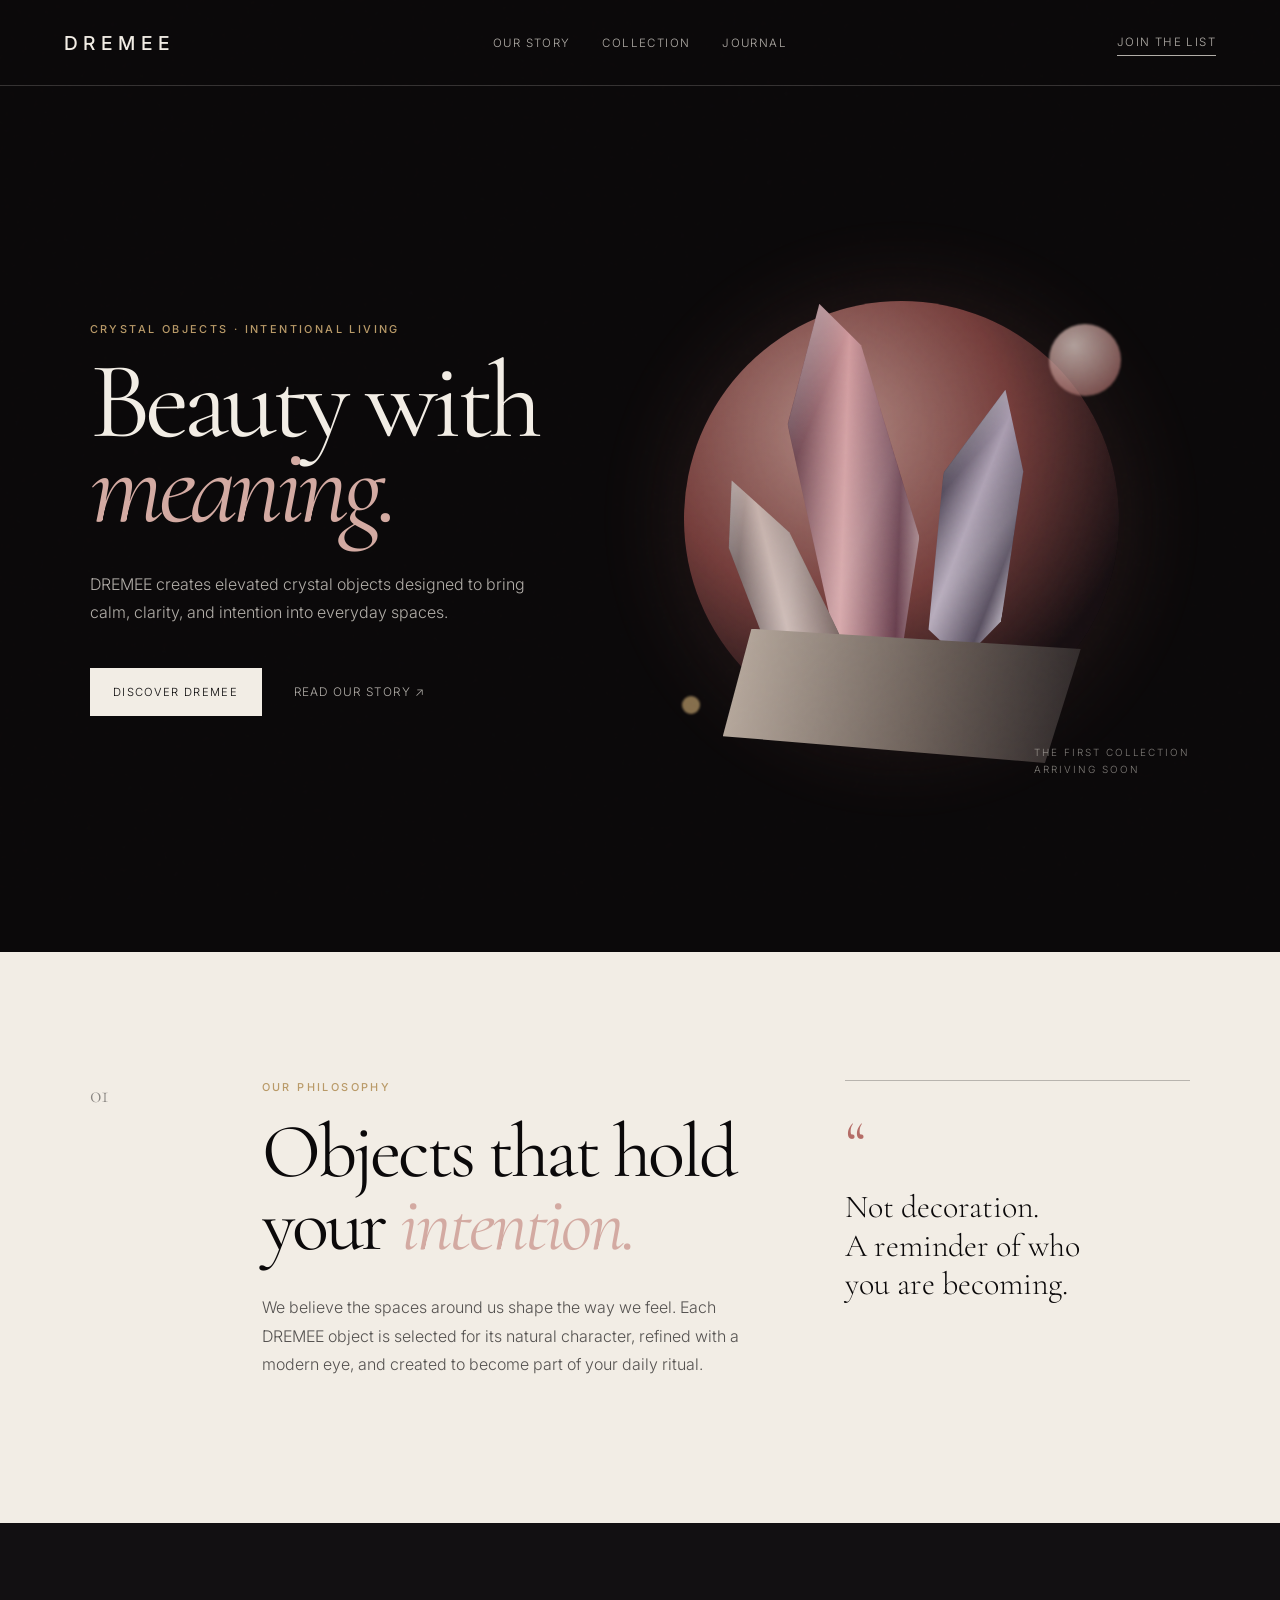
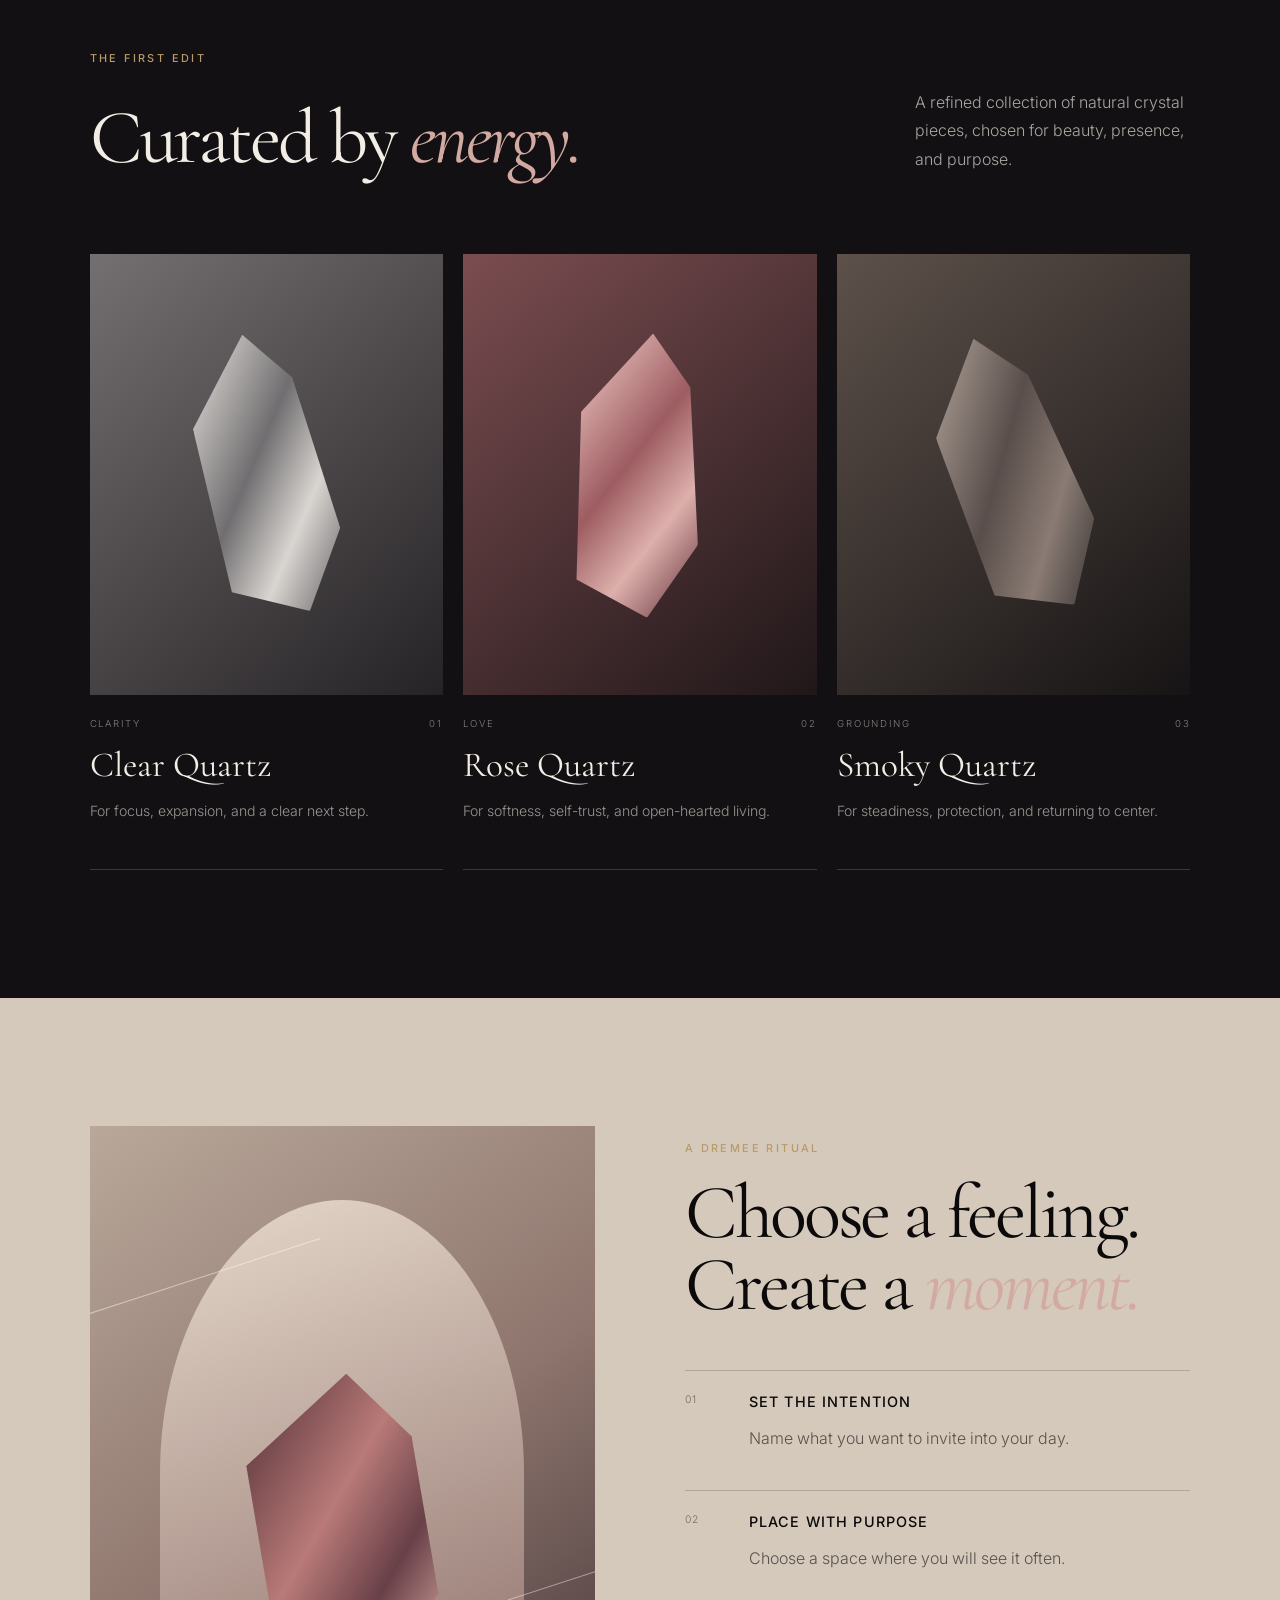
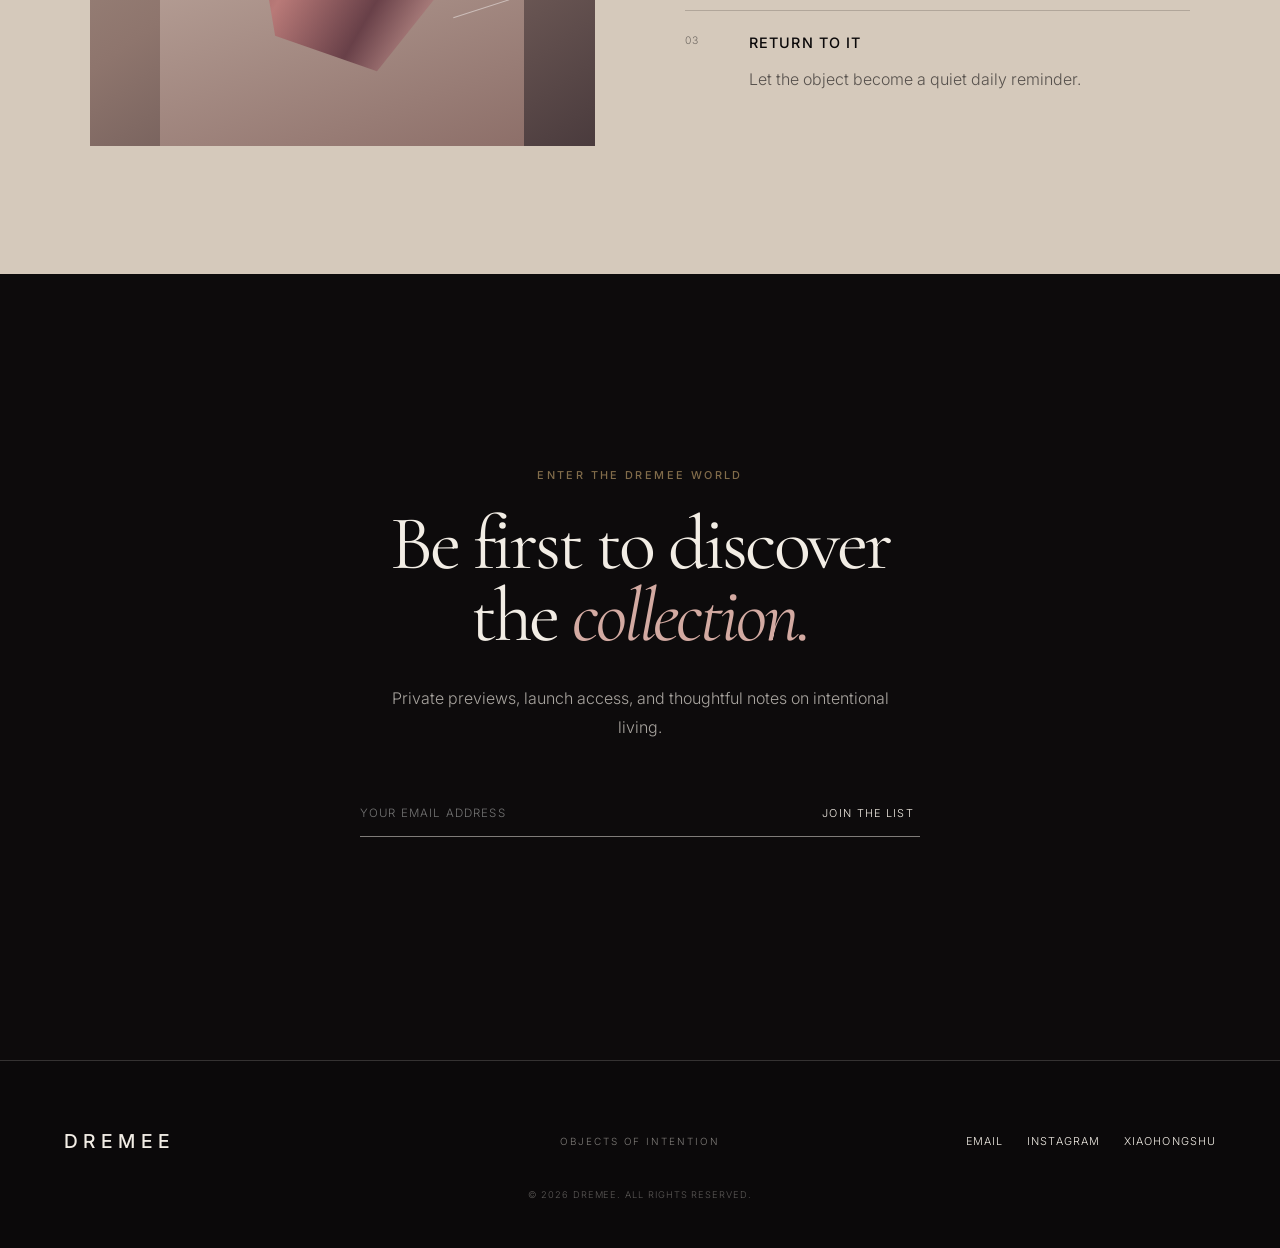
==== index.html @ 14507245 "Add files via upload" ====
<!doctype html>
<html lang="en">
<head>
  <meta charset="utf-8" />
  <meta name="viewport" content="width=device-width, initial-scale=1" />
  <meta name="theme-color" content="#0b090a" />
  <meta name="description" content="DREMEE — modern crystal objects and elevated rituals for intentional living." />
  <meta property="og:title" content="DREMEE — Objects of Intention" />
  <meta property="og:description" content="Modern crystal objects and elevated rituals for intentional living." />
  <meta property="og:type" content="website" />
  <title>DREMEE — Objects of Intention</title>
  <link rel="icon" href="assets/favicon.svg" type="image/svg+xml" />
  <link rel="preconnect" href="https://fonts.googleapis.com" />
  <link rel="preconnect" href="https://fonts.gstatic.com" crossorigin />
  <link href="https://fonts.googleapis.com/css2?family=Cormorant+Garamond:ital,wght@0,400;0,500;0,600;1,400&family=Inter:wght@300;400;500;600&display=swap" rel="stylesheet" />
  <link rel="stylesheet" href="styles.css" />
</head>
<body>
  <div class="grain" aria-hidden="true"></div>

  <header class="site-header" id="top">
    <a class="wordmark" href="#top" aria-label="DREMEE home">DREMEE</a>
    <nav aria-label="Primary navigation">
      <a href="#story">Our Story</a>
      <a href="#collection">Collection</a>
      <a href="#journal">Journal</a>
    </nav>
    <button class="link-button" data-open-waitlist>Join the list</button>
  </header>

  <main>
    <section class="hero section-pad">
      <div class="hero-copy reveal">
        <p class="eyebrow">CRYSTAL OBJECTS · INTENTIONAL LIVING</p>
        <h1>Beauty with<br><em>meaning.</em></h1>
        <p class="hero-text">DREMEE creates elevated crystal objects designed to bring calm, clarity, and intention into everyday spaces.</p>
        <div class="hero-actions">
          <button class="primary-button" data-open-waitlist>Discover DREMEE</button>
          <a class="text-link" href="#story">Read our story <span>↗</span></a>
        </div>
      </div>

      <div class="hero-art reveal" aria-label="Abstract sculptural crystal composition">
        <div class="halo"></div>
        <div class="orb orb-a"></div>
        <div class="orb orb-b"></div>
        <div class="crystal crystal-one"></div>
        <div class="crystal crystal-two"></div>
        <div class="crystal crystal-three"></div>
        <div class="pedestal"></div>
        <p class="art-caption">THE FIRST COLLECTION<br>ARRIVING SOON</p>
      </div>
    </section>

    <section class="manifesto section-pad" id="story">
      <div class="manifesto-number">01</div>
      <div class="manifesto-copy reveal">
        <p class="eyebrow">OUR PHILOSOPHY</p>
        <h2>Objects that hold<br>your <em>intention.</em></h2>
        <p>We believe the spaces around us shape the way we feel. Each DREMEE object is selected for its natural character, refined with a modern eye, and created to become part of your daily ritual.</p>
      </div>
      <div class="quote-card reveal">
        <span>“</span>
        <blockquote>Not decoration.<br>A reminder of who<br>you are becoming.</blockquote>
      </div>
    </section>

    <section class="collection section-pad" id="collection">
      <div class="section-heading reveal">
        <p class="eyebrow">THE FIRST EDIT</p>
        <h2>Curated by <em>energy.</em></h2>
        <p>A refined collection of natural crystal pieces, chosen for beauty, presence, and purpose.</p>
      </div>

      <div class="collection-grid">
        <article class="product-card reveal">
          <div class="product-visual visual-clear"><div class="mini-crystal clear"></div></div>
          <div class="product-meta"><span>CLARITY</span><span>01</span></div>
          <h3>Clear Quartz</h3>
          <p>For focus, expansion, and a clear next step.</p>
        </article>
        <article class="product-card reveal">
          <div class="product-visual visual-rose"><div class="mini-crystal rose"></div></div>
          <div class="product-meta"><span>LOVE</span><span>02</span></div>
          <h3>Rose Quartz</h3>
          <p>For softness, self-trust, and open-hearted living.</p>
        </article>
        <article class="product-card reveal">
          <div class="product-visual visual-smoke"><div class="mini-crystal smoke"></div></div>
          <div class="product-meta"><span>GROUNDING</span><span>03</span></div>
          <h3>Smoky Quartz</h3>
          <p>For steadiness, protection, and returning to center.</p>
        </article>
      </div>
    </section>

    <section class="ritual section-pad" id="journal">
      <div class="ritual-art reveal">
        <div class="arch"></div>
        <div class="ritual-stone"></div>
        <div class="ritual-line one"></div>
        <div class="ritual-line two"></div>
      </div>
      <div class="ritual-copy reveal">
        <p class="eyebrow">A DREMEE RITUAL</p>
        <h2>Choose a feeling.<br>Create a <em>moment.</em></h2>
        <ol>
          <li><span>01</span><div><h3>Set the intention</h3><p>Name what you want to invite into your day.</p></div></li>
          <li><span>02</span><div><h3>Place with purpose</h3><p>Choose a space where you will see it often.</p></div></li>
          <li><span>03</span><div><h3>Return to it</h3><p>Let the object become a quiet daily reminder.</p></div></li>
        </ol>
      </div>
    </section>

    <section class="newsletter section-pad reveal">
      <p class="eyebrow">ENTER THE DREMEE WORLD</p>
      <h2>Be first to discover<br>the <em>collection.</em></h2>
      <p>Private previews, launch access, and thoughtful notes on intentional living.</p>
      <form class="email-form" id="emailForm">
        <label class="sr-only" for="email">Email address</label>
        <input id="email" name="email" type="email" autocomplete="email" placeholder="YOUR EMAIL ADDRESS" required />
        <button type="submit">Join the list</button>
      </form>
      <p class="form-status" id="formStatus" role="status" aria-live="polite"></p>
    </section>
  </main>

  <footer class="site-footer">
    <a class="wordmark" href="#top">DREMEE</a>
    <p>OBJECTS OF INTENTION</p>
    <div class="footer-links">
      <a href="mailto:hello@dremee.com">Email</a>
      <a href="#">Instagram</a>
      <a href="#">Xiaohongshu</a>
    </div>
    <small>© <span id="year"></span> DREMEE. ALL RIGHTS RESERVED.</small>
  </footer>

  <dialog class="waitlist-modal" id="waitlistModal">
    <button class="modal-close" data-close-waitlist aria-label="Close">×</button>
    <p class="eyebrow">PRIVATE ACCESS</p>
    <h2>Join the DREMEE list.</h2>
    <p>Be first to receive the collection preview and launch announcement.</p>
    <form class="email-form modal-form" id="modalEmailForm">
      <label class="sr-only" for="modalEmail">Email address</label>
      <input id="modalEmail" name="email" type="email" autocomplete="email" placeholder="YOUR EMAIL ADDRESS" required />
      <button type="submit">Request access</button>
    </form>
    <p class="form-status" id="modalFormStatus" role="status" aria-live="polite"></p>
  </dialog>

  <script src="script.js"></script>
</body>
</html>
---- styles.css ----
:root {
  --ink: #0b090a;
  --cream: #f2ede5;
  --paper: #e5ddd2;
  --rose: #b56d67;
  --rose-soft: #d3aaa2;
  --gold: #b99a68;
  --line: rgba(242, 237, 229, 0.18);
}
* { box-sizing: border-box; }
html { scroll-behavior: smooth; }
body { margin: 0; background: var(--ink); color: var(--cream); font-family: Inter, sans-serif; font-weight: 300; overflow-x: hidden; }
a { color: inherit; text-decoration: none; }
button, input { font: inherit; }
button { color: inherit; }
.grain { position: fixed; inset: 0; pointer-events: none; opacity: .22; z-index: 20; background-image: url("data:image/svg+xml,%3Csvg viewBox='0 0 180 180' xmlns='http://www.w3.org/2000/svg'%3E%3Cfilter id='n'%3E%3CfeTurbulence type='fractalNoise' baseFrequency='.85' numOctaves='3' stitchTiles='stitch'/%3E%3C/filter%3E%3Crect width='100%25' height='100%25' filter='url(%23n)' opacity='.18'/%3E%3C/svg%3E"); mix-blend-mode: soft-light; }
.site-header { height: 86px; display: grid; grid-template-columns: 1fr auto 1fr; align-items: center; padding: 0 5vw; border-bottom: 1px solid var(--line); position: relative; z-index: 10; }
.wordmark { letter-spacing: .28em; font-size: 1.2rem; font-weight: 500; }
.site-header nav { display: flex; gap: 2rem; font-size: .72rem; letter-spacing: .12em; text-transform: uppercase; }
.site-header nav a, .link-button { opacity: .72; transition: opacity .2s; }
.site-header nav a:hover, .link-button:hover { opacity: 1; }
.link-button { justify-self: end; border: 0; border-bottom: 1px solid currentColor; background: transparent; padding: .35rem 0; text-transform: uppercase; letter-spacing: .12em; font-size: .72rem; cursor: pointer; }
.section-pad { padding: 8rem 7vw; }
.hero { min-height: calc(100vh - 86px); display: grid; grid-template-columns: .9fr 1.1fr; align-items: center; gap: 4vw; }
.eyebrow { color: var(--gold); font-size: .68rem; letter-spacing: .22em; font-weight: 500; margin: 0 0 1.4rem; }
h1, h2, h3 { font-family: "Cormorant Garamond", serif; font-weight: 400; margin: 0; }
h1 { font-size: clamp(4.8rem, 8.5vw, 9rem); line-height: .78; letter-spacing: -.05em; }
h1 em, h2 em { color: var(--rose-soft); font-weight: 400; }
.hero-text { max-width: 30rem; line-height: 1.75; opacity: .72; margin: 2.6rem 0; }
.hero-actions { display: flex; align-items: center; gap: 2rem; }
.primary-button { background: var(--cream); color: var(--ink); border: 1px solid var(--cream); padding: 1rem 1.4rem; text-transform: uppercase; letter-spacing: .12em; font-size: .7rem; cursor: pointer; transition: .2s; }
.primary-button:hover { background: transparent; color: var(--cream); }
.text-link { font-size: .74rem; letter-spacing: .08em; text-transform: uppercase; opacity: .72; }
.hero-art { position: relative; min-height: 610px; display: grid; place-items: center; isolation: isolate; }
.halo { position: absolute; width: min(34vw, 470px); aspect-ratio: 1; border-radius: 50%; background: radial-gradient(circle at 35% 30%, #d6a69e, #8c4946 42%, #1a1114 74%); filter: blur(.2px); opacity: .82; box-shadow: 0 0 100px rgba(181,109,103,.2); }
.pedestal { position: absolute; bottom: 10%; width: 62%; height: 22%; background: linear-gradient(100deg, #bcaea2, #6e625b 55%, #2b2526); clip-path: polygon(8% 0, 100% 15%, 90% 100%, 0 80%); box-shadow: 0 45px 90px #000; }
.crystal { position: absolute; transform-origin: bottom center; filter: drop-shadow(0 25px 25px rgba(0,0,0,.45)); }
.crystal::after { content:""; position:absolute; inset:0; background: linear-gradient(120deg, rgba(255,255,255,.7), transparent 28%, rgba(255,255,255,.18) 60%, transparent); mix-blend-mode: screen; clip-path: inherit; }
.crystal-one { width: 115px; height: 360px; left: 36%; bottom: 27%; clip-path: polygon(42% 0, 73% 13%, 100% 68%, 70% 100%, 15% 94%, 0 32%); background: linear-gradient(100deg,#3b1b29,#d09a9d 45%,#5d3141 77%,#ead4ce); transform: rotate(-8deg); }
.crystal-two { width: 85px; height: 275px; left: 51%; bottom: 27%; clip-path: polygon(53% 0, 92% 28%, 100% 83%, 64% 100%, 18% 91%, 0 34%); background: linear-gradient(100deg,#231c2b,#a99caf 44%,#4b4153 80%,#d6ced9); transform: rotate(11deg); }
.crystal-three { width: 72px; height: 210px; left: 29%; bottom: 25%; clip-path: polygon(50% 0, 94% 34%, 100% 88%, 50% 100%, 0 82%, 8% 29%); background: linear-gradient(100deg,#514447,#c4afa9 50%,#6f5c59); transform: rotate(-24deg); }
.orb { position:absolute; border-radius:50%; filter: blur(1px); opacity:.7; }
.orb-a { width:72px; height:72px; right:12%; top:18%; background: radial-gradient(circle at 35% 30%,#f4ded7,#8d4a48); }
.orb-b { width:18px; height:18px; left:12%; bottom:18%; background: var(--gold); }
.art-caption { position:absolute; right:0; bottom:6%; font-size:.62rem; letter-spacing:.2em; line-height:1.7; opacity:.5; }
.manifesto { display:grid; grid-template-columns:.25fr 1.2fr .8fr; gap:5vw; align-items:start; background:var(--cream); color:var(--ink); }
.manifesto-number { font-family:"Cormorant Garamond"; font-size:1.5rem; opacity:.45; }
h2 { font-size: clamp(3.5rem, 6vw, 6.8rem); line-height:.94; letter-spacing:-.04em; }
.manifesto-copy > p:last-child, .section-heading > p:last-child, .newsletter > p { max-width:34rem; line-height:1.8; opacity:.68; margin-top:2rem; }
.quote-card { border-top:1px solid rgba(11,9,10,.25); padding-top:1.5rem; }
.quote-card > span { font-family:"Cormorant Garamond"; font-size:4rem; color:var(--rose); }
blockquote { font-family:"Cormorant Garamond"; font-size:2rem; line-height:1.2; margin:.4rem 0; }
.collection { background:#121012; }
.section-heading { display:grid; grid-template-columns:1fr 2fr 1fr; align-items:end; margin-bottom:5rem; }
.section-heading .eyebrow { grid-column:1; }
.section-heading h2 { grid-column:1 / 3; }
.section-heading > p:last-child { grid-column:3; margin:0; }
.collection-grid { display:grid; grid-template-columns:repeat(3,1fr); gap:1.3rem; }
.product-card { padding-bottom:2rem; border-bottom:1px solid var(--line); }
.product-visual { aspect-ratio:4/5; display:grid; place-items:center; overflow:hidden; position:relative; }
.visual-clear { background:linear-gradient(140deg,#746f70,#262326); }
.visual-rose { background:linear-gradient(140deg,#7b4d50,#201719); }
.visual-smoke { background:linear-gradient(140deg,#5d514a,#171415); }
.mini-crystal { width:38%; height:64%; clip-path:polygon(45% 0,78% 17%,100% 72%,70% 100%,14% 90%,0 31%); filter:drop-shadow(0 25px 25px rgba(0,0,0,.4)); transform:rotate(-7deg); }
.mini-crystal.clear { background:linear-gradient(120deg,#eee9e4,#706e70 44%,#d9d5d1 70%,#5d5b5e); }
.mini-crystal.rose { background:linear-gradient(120deg,#f0cac5,#9d5c61 44%,#ddb0ac 70%,#6a3840); transform:rotate(8deg); }
.mini-crystal.smoke { background:linear-gradient(120deg,#bcaea3,#594e4b 44%,#8a7b73 70%,#2b292a); transform:rotate(-14deg); }
.product-meta { display:flex; justify-content:space-between; margin-top:1.4rem; font-size:.6rem; letter-spacing:.18em; opacity:.5; }
.product-card h3 { font-size:2.2rem; margin-top:.9rem; }
.product-card p { opacity:.6; line-height:1.6; font-size:.88rem; }
.ritual { display:grid; grid-template-columns:1fr 1fr; gap:7vw; background:#d5c9bb; color:var(--ink); align-items:center; }
.ritual-art { min-height:620px; position:relative; overflow:hidden; background:linear-gradient(145deg,#b9a89a,#8e756d 56%,#4a3b3d); }
.arch { position:absolute; inset:12% 14% 0; border-radius:50% 50% 0 0; background:linear-gradient(160deg,#e6d8cb,#8d6f69); }
.ritual-stone { position:absolute; width:38%; height:48%; left:31%; bottom:12%; clip-path:polygon(52% 0,86% 21%,100% 74%,68% 100%,15% 88%,0 31%); background:linear-gradient(120deg,#4f2d35,#b97a78 45%,#684048 72%,#d9a9a0); filter:drop-shadow(0 35px 30px rgba(0,0,0,.3)); }
.ritual-line { position:absolute; height:1px; background:rgba(255,255,255,.45); transform:rotate(-18deg); }
.ritual-line.one { width:55%; left:-8%; top:25%; }
.ritual-line.two { width:35%; right:-6%; bottom:25%; }
.ritual-copy ol { padding:0; margin:3rem 0 0; list-style:none; }
.ritual-copy li { display:grid; grid-template-columns:3rem 1fr; gap:1rem; padding:1.4rem 0; border-top:1px solid rgba(11,9,10,.18); }
.ritual-copy li > span { font-size:.65rem; letter-spacing:.15em; opacity:.5; }
.ritual-copy h3 { font-family:Inter,sans-serif; font-size:.9rem; text-transform:uppercase; letter-spacing:.08em; font-weight:500; }
.ritual-copy li p { opacity:.62; line-height:1.6; }
.newsletter { text-align:center; padding-top:10rem; padding-bottom:10rem; background:#0d0b0c; }
.newsletter h2 { max-width:900px; margin:auto; }
.newsletter > p { margin-left:auto; margin-right:auto; }
.email-form { max-width:560px; margin:3rem auto 0; display:flex; border-bottom:1px solid rgba(242,237,229,.5); }
.email-form input { flex:1; min-width:0; border:0; background:transparent; color:var(--cream); padding:1rem 0; outline:none; letter-spacing:.1em; font-size:.72rem; }
.email-form button { border:0; background:transparent; text-transform:uppercase; letter-spacing:.12em; font-size:.68rem; cursor:pointer; }
.form-status { min-height:1.2rem; font-size:.75rem; opacity:.7; }
.site-footer { padding:4rem 5vw 3rem; border-top:1px solid var(--line); display:grid; grid-template-columns:1fr 1fr 1fr; align-items:center; gap:2rem; }
.site-footer > p { text-align:center; font-size:.62rem; letter-spacing:.2em; opacity:.5; }
.footer-links { justify-self:end; display:flex; gap:1.5rem; font-size:.68rem; text-transform:uppercase; letter-spacing:.1em; }
.site-footer small { grid-column:1/-1; text-align:center; opacity:.35; font-size:.58rem; letter-spacing:.1em; }
.waitlist-modal { width:min(92vw,560px); background:#171315; color:var(--cream); border:1px solid rgba(242,237,229,.2); padding:4rem; text-align:center; }
.waitlist-modal::backdrop { background:rgba(5,4,5,.82); backdrop-filter:blur(7px); }
.waitlist-modal h2 { font-size:3.8rem; }
.waitlist-modal > p:not(.eyebrow):not(.form-status) { opacity:.65; line-height:1.6; }
.modal-close { position:absolute; right:1.2rem; top:.8rem; background:transparent; border:0; font-size:2rem; cursor:pointer; opacity:.6; }
.modal-form { margin-top:2rem; }
.sr-only { position:absolute; width:1px; height:1px; padding:0; margin:-1px; overflow:hidden; clip:rect(0,0,0,0); white-space:nowrap; border:0; }
.reveal { opacity:0; transform:translateY(24px); transition:opacity .8s ease, transform .8s ease; }
.reveal.visible { opacity:1; transform:none; }
@media (max-width: 900px) {
  .site-header { grid-template-columns:1fr auto; }
  .site-header nav { display:none; }
  .hero { grid-template-columns:1fr; padding-top:5rem; }
  .hero-art { min-height:500px; }
  .halo { width:75vw; }
  .manifesto { grid-template-columns:1fr; }
  .manifesto-number { display:none; }
  .section-heading { display:block; }
  .section-heading > p:last-child { margin-top:1.5rem; }
  .collection-grid { grid-template-columns:1fr; gap:3rem; }
  .ritual { grid-template-columns:1fr; }
  .ritual-art { min-height:480px; }
}
@media (max-width: 600px) {
  .site-header { height:72px; padding:0 1.2rem; }
  .wordmark { font-size:1rem; }
  .section-pad { padding:6rem 1.25rem; }
  h1 { font-size:4.4rem; }
  h2 { font-size:3.4rem; }
  .hero { min-height:auto; }
  .hero-actions { align-items:flex-start; flex-direction:column; }
  .hero-art { min-height:430px; }
  .crystal-one { height:260px; width:85px; left:38%; }
  .crystal-two { height:205px; width:62px; }
  .crystal-three { height:155px; width:54px; }
  .art-caption { display:none; }
  .quote-card { margin-top:2rem; }
  .ritual-art { min-height:390px; }
  .newsletter { padding-top:7rem; padding-bottom:7rem; }
  .email-form { flex-direction:column; border:0; gap:.8rem; }
  .email-form input { border-bottom:1px solid rgba(242,237,229,.5); }
  .email-form button { background:var(--cream); color:var(--ink); padding:1rem; }
  .site-footer { grid-template-columns:1fr; text-align:center; }
  .site-footer > p, .footer-links { justify-self:center; }
  .site-footer small { grid-column:1; }
  .waitlist-modal { padding:3.5rem 1.3rem 2rem; }
  .waitlist-modal h2 { font-size:3rem; }
}
@media (prefers-reduced-motion: reduce) {
  html { scroll-behavior:auto; }
  .reveal { opacity:1; transform:none; transition:none; }
}
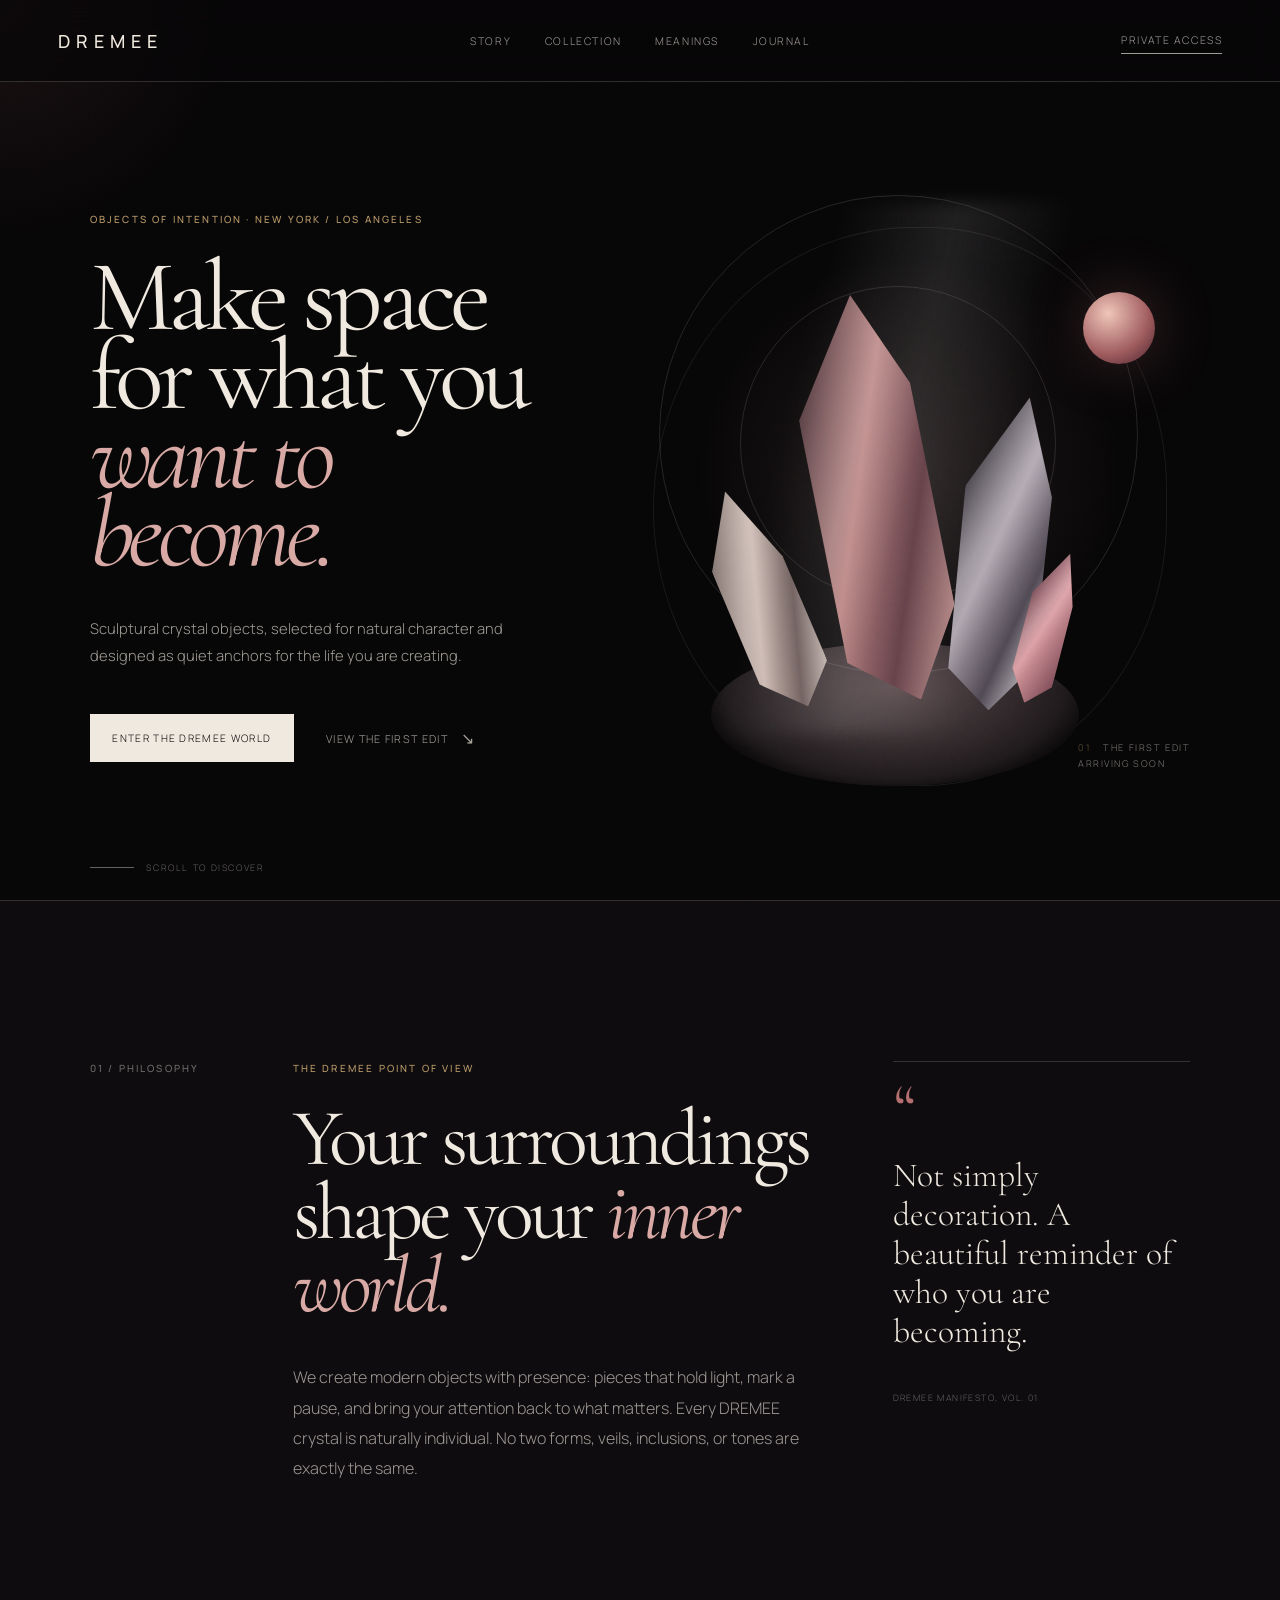
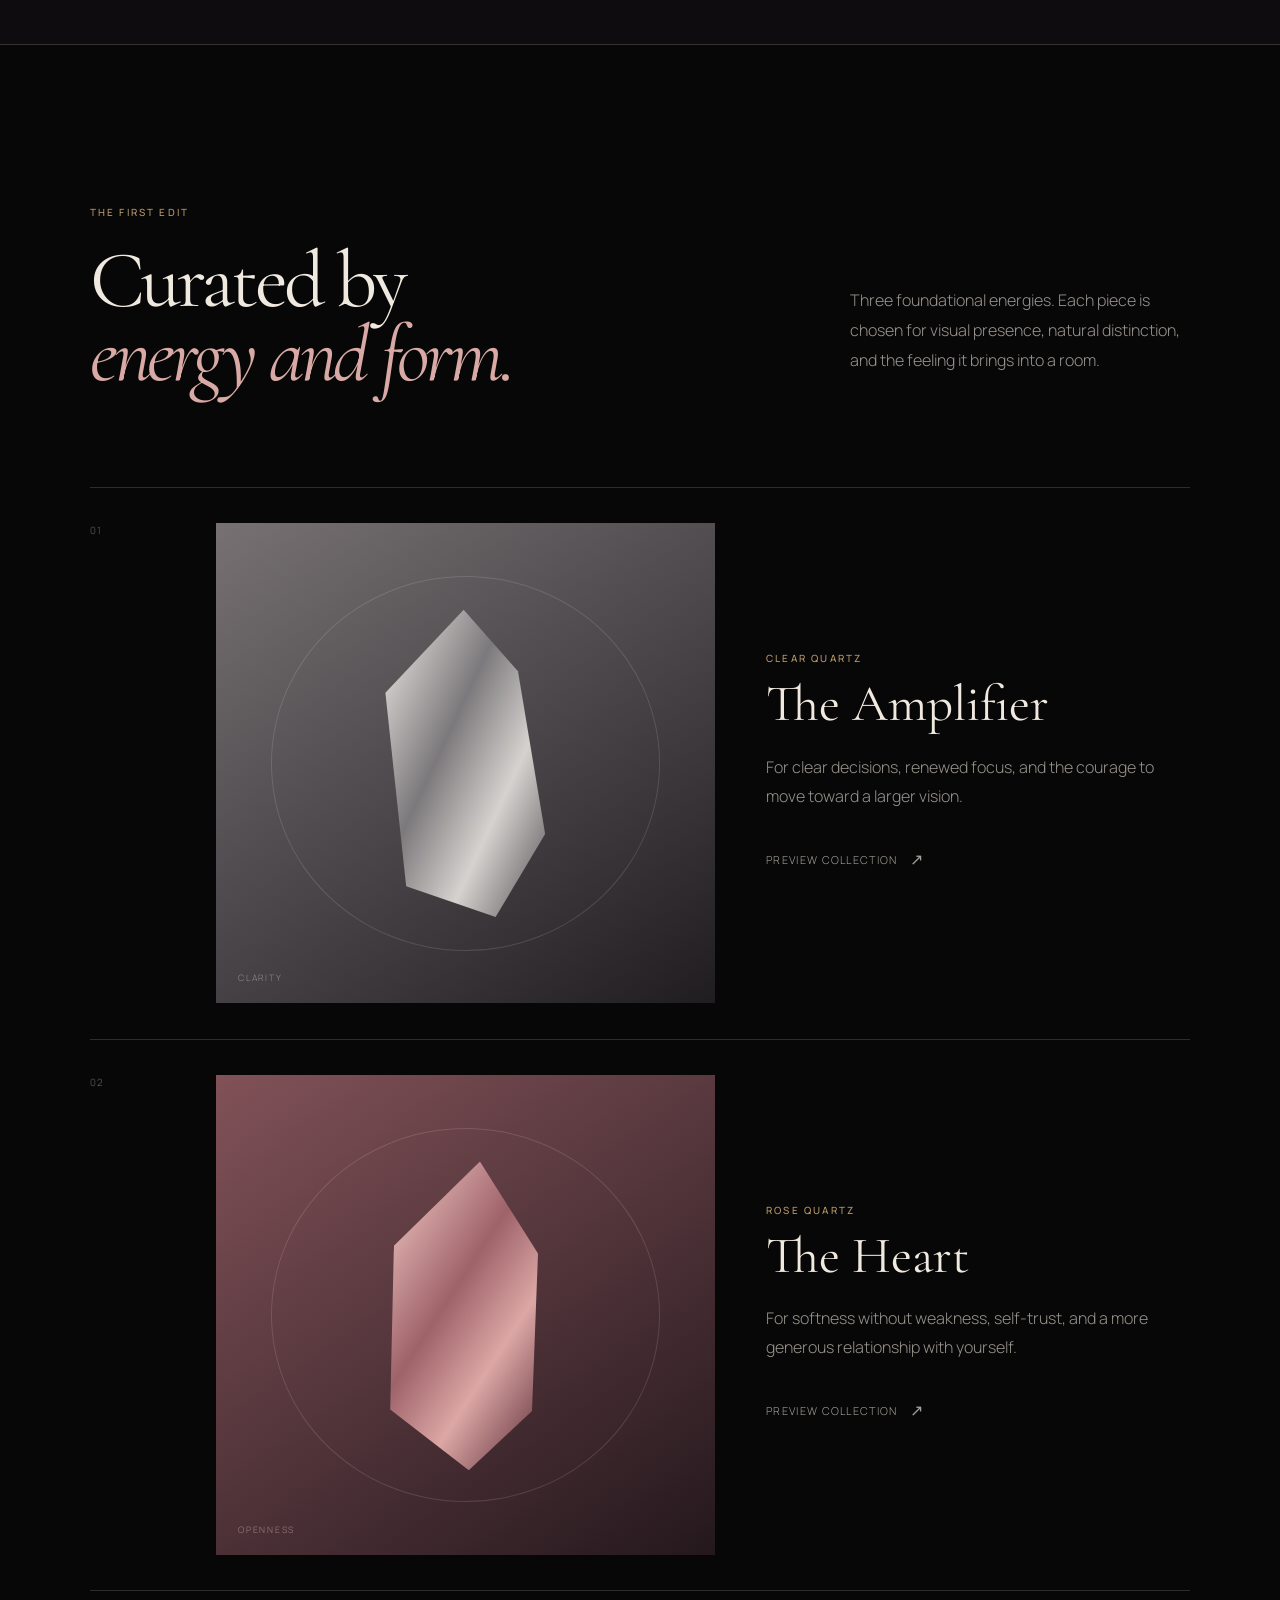
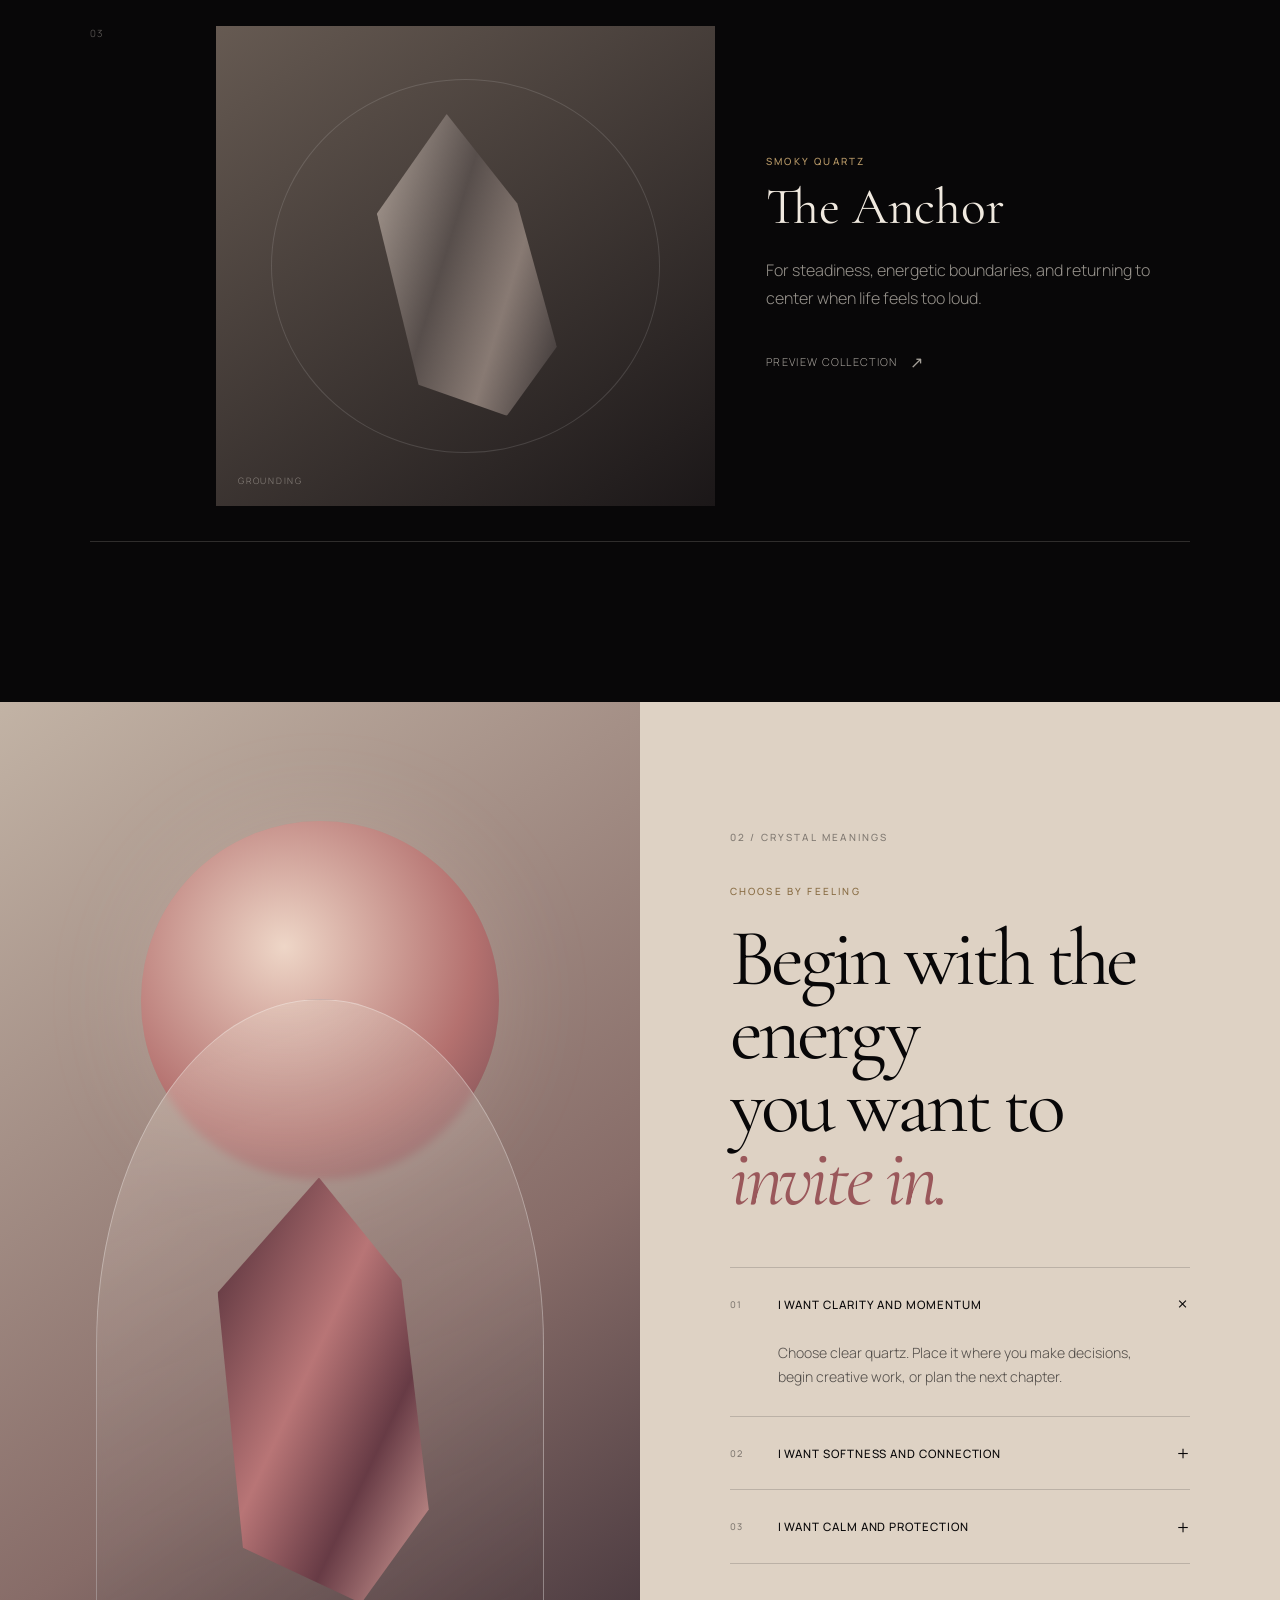
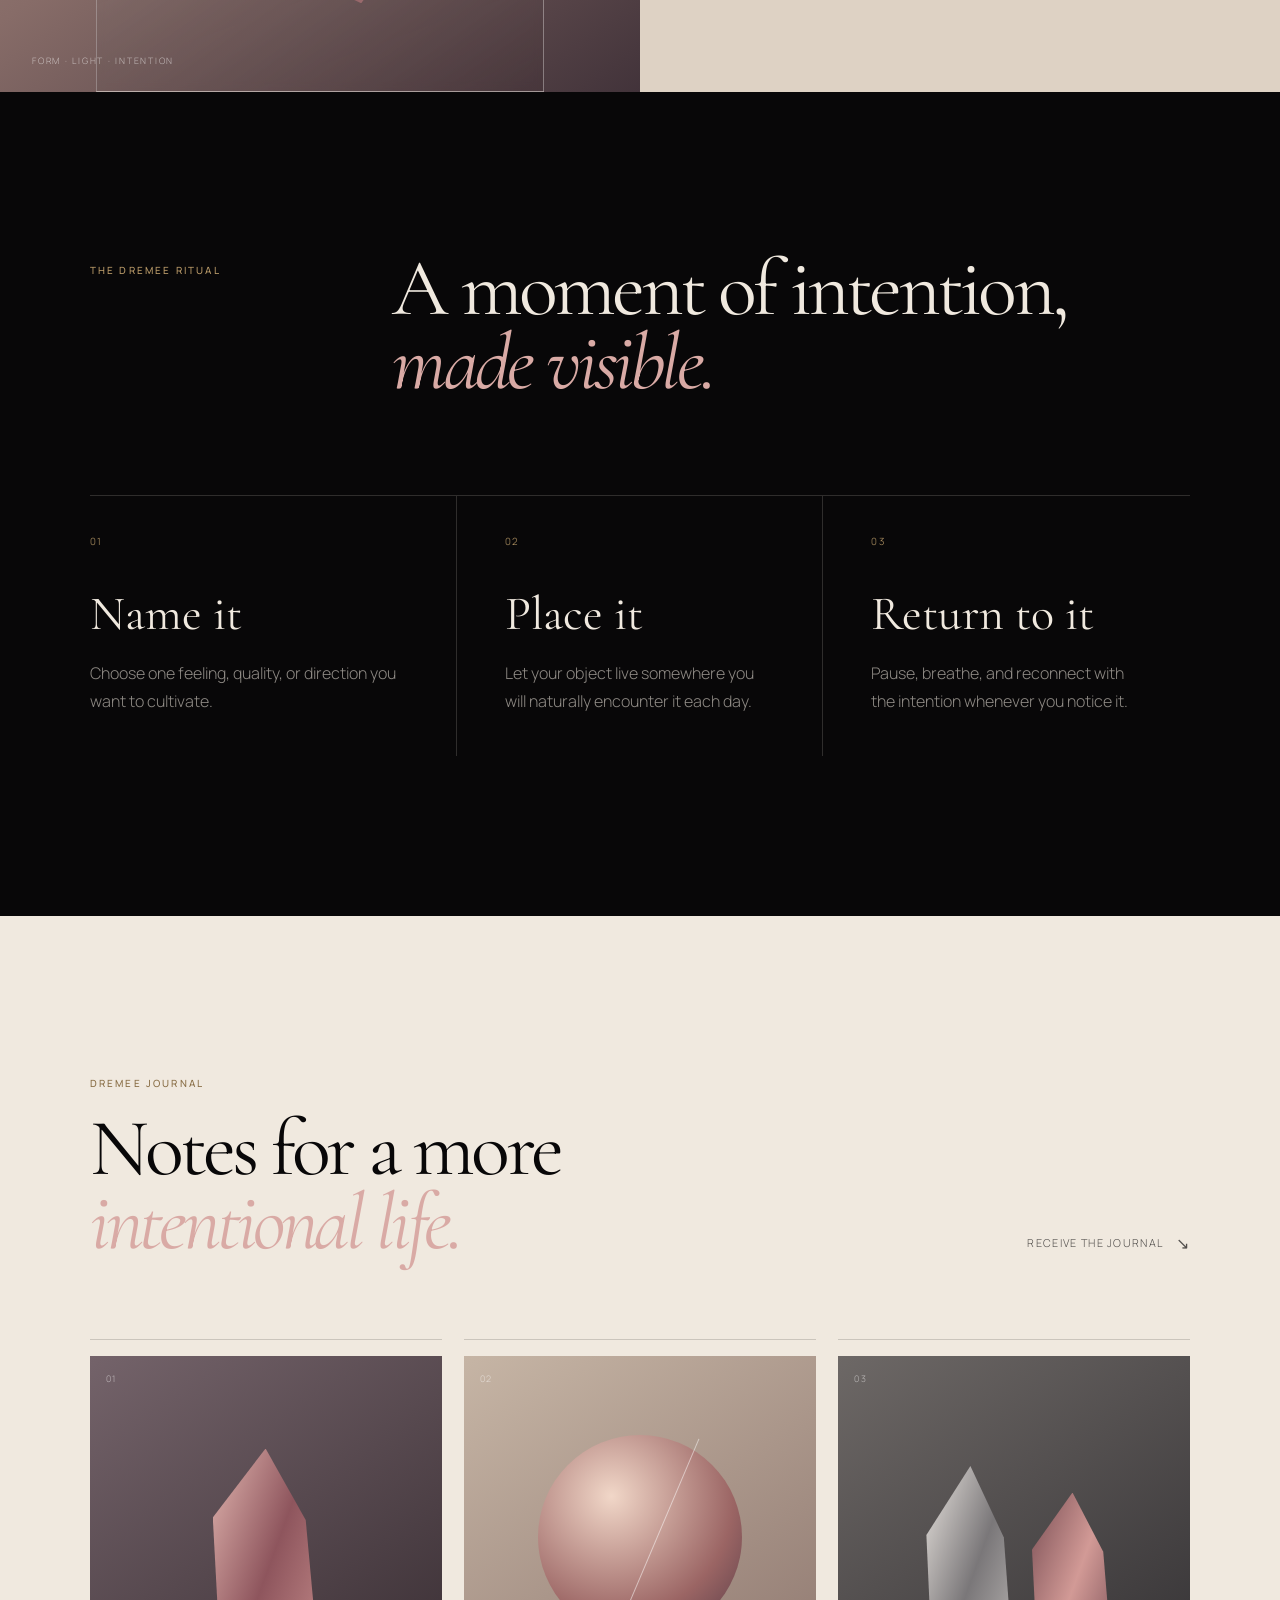
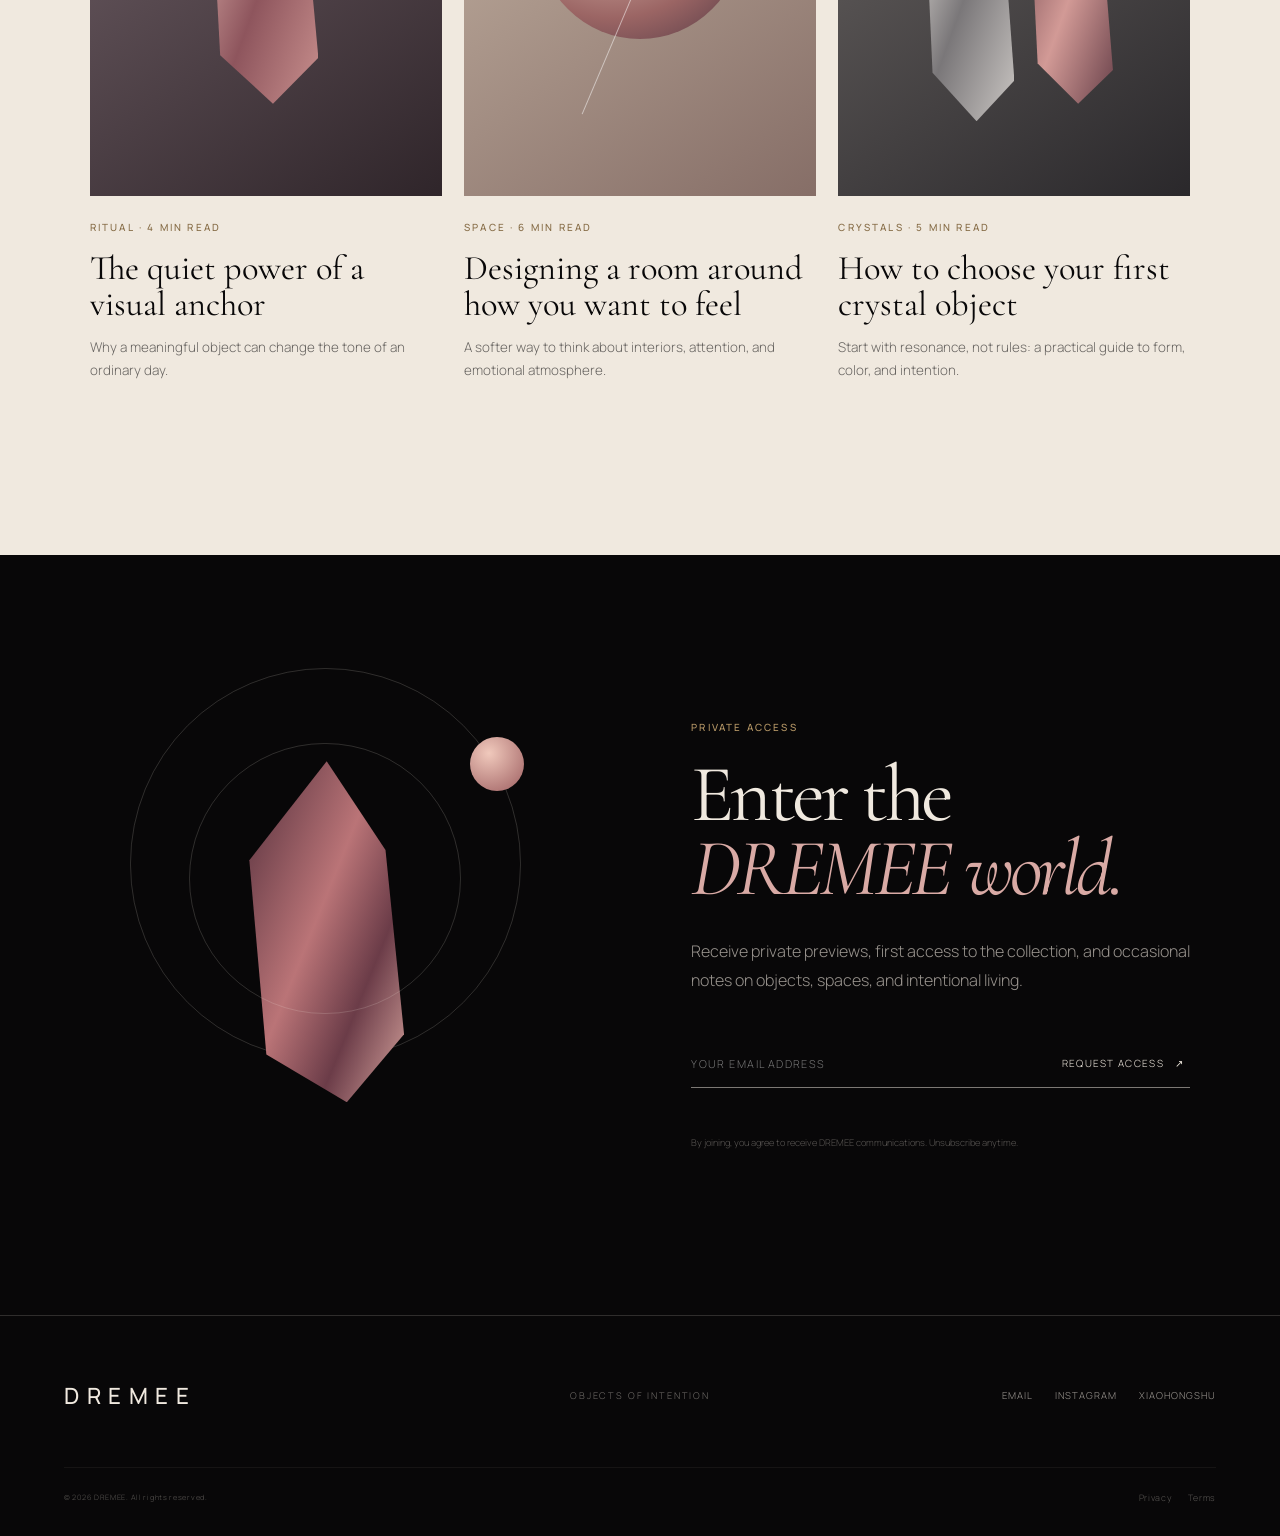
==== commit 588d8b1e: "Add files via upload" ====
--- a/index.html
+++ b/index.html
@@ -3,150 +3,255 @@
 <head>
   <meta charset="utf-8" />
   <meta name="viewport" content="width=device-width, initial-scale=1" />
-  <meta name="theme-color" content="#0b090a" />
-  <meta name="description" content="DREMEE — modern crystal objects and elevated rituals for intentional living." />
+  <meta name="theme-color" content="#080708" />
+  <meta name="description" content="DREMEE creates sculptural crystal objects and modern rituals for intentional living." />
+  <meta name="robots" content="index,follow" />
   <meta property="og:title" content="DREMEE — Objects of Intention" />
-  <meta property="og:description" content="Modern crystal objects and elevated rituals for intentional living." />
+  <meta property="og:description" content="Sculptural crystal objects and modern rituals for intentional living." />
   <meta property="og:type" content="website" />
+  <meta property="og:image" content="assets/social-card.svg" />
   <title>DREMEE — Objects of Intention</title>
   <link rel="icon" href="assets/favicon.svg" type="image/svg+xml" />
   <link rel="preconnect" href="https://fonts.googleapis.com" />
   <link rel="preconnect" href="https://fonts.gstatic.com" crossorigin />
-  <link href="https://fonts.googleapis.com/css2?family=Cormorant+Garamond:ital,wght@0,400;0,500;0,600;1,400&family=Inter:wght@300;400;500;600&display=swap" rel="stylesheet" />
+  <link href="https://fonts.googleapis.com/css2?family=Cormorant+Garamond:ital,wght@0,400;0,500;0,600;1,400&family=Manrope:wght@300;400;500;600&display=swap" rel="stylesheet" />
   <link rel="stylesheet" href="styles.css" />
 </head>
 <body>
+  <a class="skip-link" href="#main">Skip to content</a>
   <div class="grain" aria-hidden="true"></div>
+  <div class="cursor-glow" aria-hidden="true"></div>
 
   <header class="site-header" id="top">
     <a class="wordmark" href="#top" aria-label="DREMEE home">DREMEE</a>
-    <nav aria-label="Primary navigation">
-      <a href="#story">Our Story</a>
+    <nav class="desktop-nav" aria-label="Primary navigation">
+      <a href="#story">Story</a>
       <a href="#collection">Collection</a>
+      <a href="#meanings">Meanings</a>
       <a href="#journal">Journal</a>
     </nav>
-    <button class="link-button" data-open-waitlist>Join the list</button>
+    <div class="header-actions">
+      <button class="text-button desktop-join" data-open-waitlist>Private access</button>
+      <button class="menu-button" aria-expanded="false" aria-controls="mobileMenu" aria-label="Open menu">
+        <span></span><span></span>
+      </button>
+    </div>
   </header>
 
-  <main>
-    <section class="hero section-pad">
+  <aside class="mobile-menu" id="mobileMenu" aria-hidden="true">
+    <nav aria-label="Mobile navigation">
+      <a href="#story">Story</a>
+      <a href="#collection">Collection</a>
+      <a href="#meanings">Meanings</a>
+      <a href="#journal">Journal</a>
+      <button class="text-button" data-open-waitlist>Private access</button>
+    </nav>
+    <p>DREMEE · Objects of Intention</p>
+  </aside>
+
+  <main id="main">
+    <section class="hero section-shell">
       <div class="hero-copy reveal">
-        <p class="eyebrow">CRYSTAL OBJECTS · INTENTIONAL LIVING</p>
-        <h1>Beauty with<br><em>meaning.</em></h1>
-        <p class="hero-text">DREMEE creates elevated crystal objects designed to bring calm, clarity, and intention into everyday spaces.</p>
+        <p class="eyebrow">OBJECTS OF INTENTION · NEW YORK / LOS ANGELES</p>
+        <h1>Make space<br />for what you<br /><em>want to become.</em></h1>
+        <p class="hero-intro">Sculptural crystal objects, selected for natural character and designed as quiet anchors for the life you are creating.</p>
         <div class="hero-actions">
-          <button class="primary-button" data-open-waitlist>Discover DREMEE</button>
-          <a class="text-link" href="#story">Read our story <span>↗</span></a>
-        </div>
-      </div>
-
-      <div class="hero-art reveal" aria-label="Abstract sculptural crystal composition">
-        <div class="halo"></div>
-        <div class="orb orb-a"></div>
-        <div class="orb orb-b"></div>
-        <div class="crystal crystal-one"></div>
-        <div class="crystal crystal-two"></div>
-        <div class="crystal crystal-three"></div>
-        <div class="pedestal"></div>
-        <p class="art-caption">THE FIRST COLLECTION<br>ARRIVING SOON</p>
-      </div>
-    </section>
-
-    <section class="manifesto section-pad" id="story">
-      <div class="manifesto-number">01</div>
-      <div class="manifesto-copy reveal">
-        <p class="eyebrow">OUR PHILOSOPHY</p>
-        <h2>Objects that hold<br>your <em>intention.</em></h2>
-        <p>We believe the spaces around us shape the way we feel. Each DREMEE object is selected for its natural character, refined with a modern eye, and created to become part of your daily ritual.</p>
-      </div>
-      <div class="quote-card reveal">
-        <span>“</span>
-        <blockquote>Not decoration.<br>A reminder of who<br>you are becoming.</blockquote>
-      </div>
-    </section>
-
-    <section class="collection section-pad" id="collection">
-      <div class="section-heading reveal">
-        <p class="eyebrow">THE FIRST EDIT</p>
-        <h2>Curated by <em>energy.</em></h2>
-        <p>A refined collection of natural crystal pieces, chosen for beauty, presence, and purpose.</p>
-      </div>
-
-      <div class="collection-grid">
-        <article class="product-card reveal">
-          <div class="product-visual visual-clear"><div class="mini-crystal clear"></div></div>
-          <div class="product-meta"><span>CLARITY</span><span>01</span></div>
-          <h3>Clear Quartz</h3>
-          <p>For focus, expansion, and a clear next step.</p>
+          <button class="solid-button" data-open-waitlist>Enter the DREMEE world</button>
+          <a class="arrow-link" href="#collection">View the first edit <span>↘</span></a>
+        </div>
+      </div>
+
+      <div class="hero-stage reveal" aria-label="Abstract sculptural crystal still life">
+        <div class="stage-ring ring-one"></div>
+        <div class="stage-ring ring-two"></div>
+        <div class="light-sweep"></div>
+        <div class="crystal crystal-a"><i></i></div>
+        <div class="crystal crystal-b"><i></i></div>
+        <div class="crystal crystal-c"><i></i></div>
+        <div class="crystal crystal-d"><i></i></div>
+        <div class="stage-plinth"></div>
+        <div class="stage-orb"></div>
+        <p class="stage-note"><span>01</span> The First Edit<br />Arriving soon</p>
+      </div>
+
+      <div class="hero-scroll" aria-hidden="true"><span></span>Scroll to discover</div>
+    </section>
+
+    <section class="statement band-dark" id="story">
+      <div class="section-shell statement-grid">
+        <p class="section-number">01 / PHILOSOPHY</p>
+        <div class="statement-copy reveal">
+          <p class="eyebrow">THE DREMEE POINT OF VIEW</p>
+          <h2>Your surroundings<br />shape your <em>inner world.</em></h2>
+          <p>We create modern objects with presence: pieces that hold light, mark a pause, and bring your attention back to what matters. Every DREMEE crystal is naturally individual. No two forms, veils, inclusions, or tones are exactly the same.</p>
+        </div>
+        <aside class="statement-aside reveal">
+          <span class="quote-mark">“</span>
+          <blockquote>Not simply decoration. A beautiful reminder of who you are becoming.</blockquote>
+          <small>DREMEE MANIFESTO, VOL. 01</small>
+        </aside>
+      </div>
+    </section>
+
+    <section class="collection section-shell" id="collection">
+      <div class="collection-heading reveal">
+        <div>
+          <p class="eyebrow">THE FIRST EDIT</p>
+          <h2>Curated by<br /><em>energy and form.</em></h2>
+        </div>
+        <p>Three foundational energies. Each piece is chosen for visual presence, natural distinction, and the feeling it brings into a room.</p>
+      </div>
+
+      <div class="collection-list">
+        <article class="collection-item reveal" tabindex="0">
+          <div class="collection-index">01</div>
+          <div class="product-scene scene-clear"><div class="product-form form-clear"></div><span class="scene-label">CLARITY</span></div>
+          <div class="product-copy">
+            <p class="eyebrow">CLEAR QUARTZ</p>
+            <h3>The Amplifier</h3>
+            <p>For clear decisions, renewed focus, and the courage to move toward a larger vision.</p>
+            <button class="quiet-link" data-open-waitlist>Preview collection <span>↗</span></button>
+          </div>
         </article>
-        <article class="product-card reveal">
-          <div class="product-visual visual-rose"><div class="mini-crystal rose"></div></div>
-          <div class="product-meta"><span>LOVE</span><span>02</span></div>
-          <h3>Rose Quartz</h3>
-          <p>For softness, self-trust, and open-hearted living.</p>
+
+        <article class="collection-item reveal" tabindex="0">
+          <div class="collection-index">02</div>
+          <div class="product-scene scene-rose"><div class="product-form form-rose"></div><span class="scene-label">OPENNESS</span></div>
+          <div class="product-copy">
+            <p class="eyebrow">ROSE QUARTZ</p>
+            <h3>The Heart</h3>
+            <p>For softness without weakness, self-trust, and a more generous relationship with yourself.</p>
+            <button class="quiet-link" data-open-waitlist>Preview collection <span>↗</span></button>
+          </div>
         </article>
-        <article class="product-card reveal">
-          <div class="product-visual visual-smoke"><div class="mini-crystal smoke"></div></div>
-          <div class="product-meta"><span>GROUNDING</span><span>03</span></div>
-          <h3>Smoky Quartz</h3>
-          <p>For steadiness, protection, and returning to center.</p>
+
+        <article class="collection-item reveal" tabindex="0">
+          <div class="collection-index">03</div>
+          <div class="product-scene scene-smoke"><div class="product-form form-smoke"></div><span class="scene-label">GROUNDING</span></div>
+          <div class="product-copy">
+            <p class="eyebrow">SMOKY QUARTZ</p>
+            <h3>The Anchor</h3>
+            <p>For steadiness, energetic boundaries, and returning to center when life feels too loud.</p>
+            <button class="quiet-link" data-open-waitlist>Preview collection <span>↗</span></button>
+          </div>
         </article>
       </div>
     </section>
 
-    <section class="ritual section-pad" id="journal">
-      <div class="ritual-art reveal">
-        <div class="arch"></div>
-        <div class="ritual-stone"></div>
-        <div class="ritual-line one"></div>
-        <div class="ritual-line two"></div>
-      </div>
-      <div class="ritual-copy reveal">
-        <p class="eyebrow">A DREMEE RITUAL</p>
-        <h2>Choose a feeling.<br>Create a <em>moment.</em></h2>
-        <ol>
-          <li><span>01</span><div><h3>Set the intention</h3><p>Name what you want to invite into your day.</p></div></li>
-          <li><span>02</span><div><h3>Place with purpose</h3><p>Choose a space where you will see it often.</p></div></li>
-          <li><span>03</span><div><h3>Return to it</h3><p>Let the object become a quiet daily reminder.</p></div></li>
-        </ol>
-      </div>
-    </section>
-
-    <section class="newsletter section-pad reveal">
-      <p class="eyebrow">ENTER THE DREMEE WORLD</p>
-      <h2>Be first to discover<br>the <em>collection.</em></h2>
-      <p>Private previews, launch access, and thoughtful notes on intentional living.</p>
-      <form class="email-form" id="emailForm">
-        <label class="sr-only" for="email">Email address</label>
-        <input id="email" name="email" type="email" autocomplete="email" placeholder="YOUR EMAIL ADDRESS" required />
-        <button type="submit">Join the list</button>
-      </form>
-      <p class="form-status" id="formStatus" role="status" aria-live="polite"></p>
+    <section class="meanings" id="meanings">
+      <div class="meaning-visual reveal" aria-hidden="true">
+        <div class="meaning-sun"></div>
+        <div class="meaning-arch"></div>
+        <div class="meaning-stone"></div>
+        <span>FORM · LIGHT · INTENTION</span>
+      </div>
+      <div class="meaning-content reveal">
+        <p class="section-number">02 / CRYSTAL MEANINGS</p>
+        <p class="eyebrow">CHOOSE BY FEELING</p>
+        <h2>Begin with the energy<br />you want to <em>invite in.</em></h2>
+        <div class="meaning-accordion">
+          <details open>
+            <summary><span>01</span> I want clarity and momentum <b>+</b></summary>
+            <p>Choose clear quartz. Place it where you make decisions, begin creative work, or plan the next chapter.</p>
+          </details>
+          <details>
+            <summary><span>02</span> I want softness and connection <b>+</b></summary>
+            <p>Choose rose quartz. Keep it near a bedside, dressing area, or any space connected to care and reflection.</p>
+          </details>
+          <details>
+            <summary><span>03</span> I want calm and protection <b>+</b></summary>
+            <p>Choose smoky quartz. Place it at an entry, office, or grounding corner where you transition between roles.</p>
+          </details>
+        </div>
+      </div>
+    </section>
+
+    <section class="ritual section-shell">
+      <div class="ritual-heading reveal">
+        <p class="eyebrow">THE DREMEE RITUAL</p>
+        <h2>A moment of intention,<br /><em>made visible.</em></h2>
+      </div>
+      <div class="ritual-steps">
+        <article class="reveal"><span>01</span><h3>Name it</h3><p>Choose one feeling, quality, or direction you want to cultivate.</p></article>
+        <article class="reveal"><span>02</span><h3>Place it</h3><p>Let your object live somewhere you will naturally encounter it each day.</p></article>
+        <article class="reveal"><span>03</span><h3>Return to it</h3><p>Pause, breathe, and reconnect with the intention whenever you notice it.</p></article>
+      </div>
+    </section>
+
+    <section class="journal band-light" id="journal">
+      <div class="section-shell">
+        <div class="journal-heading reveal">
+          <div><p class="eyebrow">DREMEE JOURNAL</p><h2>Notes for a more<br /><em>intentional life.</em></h2></div>
+          <a class="arrow-link dark" href="#newsletter">Receive the journal <span>↘</span></a>
+        </div>
+        <div class="journal-grid">
+          <article class="journal-card reveal">
+            <div class="journal-art art-one"><span>01</span></div>
+            <p class="eyebrow">RITUAL · 4 MIN READ</p>
+            <h3>The quiet power of a visual anchor</h3>
+            <p>Why a meaningful object can change the tone of an ordinary day.</p>
+          </article>
+          <article class="journal-card reveal">
+            <div class="journal-art art-two"><span>02</span></div>
+            <p class="eyebrow">SPACE · 6 MIN READ</p>
+            <h3>Designing a room around how you want to feel</h3>
+            <p>A softer way to think about interiors, attention, and emotional atmosphere.</p>
+          </article>
+          <article class="journal-card reveal">
+            <div class="journal-art art-three"><span>03</span></div>
+            <p class="eyebrow">CRYSTALS · 5 MIN READ</p>
+            <h3>How to choose your first crystal object</h3>
+            <p>Start with resonance, not rules: a practical guide to form, color, and intention.</p>
+          </article>
+        </div>
+      </div>
+    </section>
+
+    <section class="newsletter section-shell" id="newsletter">
+      <div class="newsletter-orbit" aria-hidden="true"><span></span><i></i></div>
+      <div class="newsletter-copy reveal">
+        <p class="eyebrow">PRIVATE ACCESS</p>
+        <h2>Enter the<br /><em>DREMEE world.</em></h2>
+        <p>Receive private previews, first access to the collection, and occasional notes on objects, spaces, and intentional living.</p>
+        <form class="email-form" data-waitlist-form>
+          <label class="sr-only" for="footerEmail">Email address</label>
+          <input id="footerEmail" name="email" type="email" autocomplete="email" placeholder="YOUR EMAIL ADDRESS" required />
+          <button type="submit">Request access <span>↗</span></button>
+        </form>
+        <p class="form-status" role="status" aria-live="polite"></p>
+        <small>By joining, you agree to receive DREMEE communications. Unsubscribe anytime.</small>
+      </div>
     </section>
   </main>
 
   <footer class="site-footer">
-    <a class="wordmark" href="#top">DREMEE</a>
-    <p>OBJECTS OF INTENTION</p>
-    <div class="footer-links">
-      <a href="mailto:hello@dremee.com">Email</a>
-      <a href="#">Instagram</a>
-      <a href="#">Xiaohongshu</a>
+    <div class="footer-main">
+      <a class="wordmark footer-wordmark" href="#top">DREMEE</a>
+      <p>Objects of Intention</p>
+      <div class="footer-social">
+        <a href="mailto:hello@dremee.com">Email</a>
+        <a href="#" aria-label="Instagram placeholder">Instagram</a>
+        <a href="#" aria-label="Xiaohongshu placeholder">Xiaohongshu</a>
+      </div>
     </div>
-    <small>© <span id="year"></span> DREMEE. ALL RIGHTS RESERVED.</small>
+    <div class="footer-legal">
+      <small>© <span id="year"></span> DREMEE. All rights reserved.</small>
+      <div><a href="#">Privacy</a><a href="#">Terms</a></div>
+    </div>
   </footer>
 
   <dialog class="waitlist-modal" id="waitlistModal">
     <button class="modal-close" data-close-waitlist aria-label="Close">×</button>
-    <p class="eyebrow">PRIVATE ACCESS</p>
-    <h2>Join the DREMEE list.</h2>
-    <p>Be first to receive the collection preview and launch announcement.</p>
-    <form class="email-form modal-form" id="modalEmailForm">
+    <div class="modal-crystal" aria-hidden="true"></div>
+    <p class="eyebrow">THE FIRST EDIT</p>
+    <h2>Private access<br />begins here.</h2>
+    <p>Join the list for the first collection preview and launch announcement.</p>
+    <form class="email-form modal-form" data-waitlist-form>
       <label class="sr-only" for="modalEmail">Email address</label>
       <input id="modalEmail" name="email" type="email" autocomplete="email" placeholder="YOUR EMAIL ADDRESS" required />
-      <button type="submit">Request access</button>
+      <button type="submit">Request access <span>↗</span></button>
     </form>
-    <p class="form-status" id="modalFormStatus" role="status" aria-live="polite"></p>
+    <p class="form-status" role="status" aria-live="polite"></p>
   </dialog>
 
   <script src="script.js"></script>
--- a/styles.css
+++ b/styles.css
@@ -1,145 +1,276 @@
 :root {
-  --ink: #0b090a;
-  --cream: #f2ede5;
-  --paper: #e5ddd2;
-  --rose: #b56d67;
-  --rose-soft: #d3aaa2;
+  --ink: #080708;
+  --ink-soft: #121013;
+  --cream: #f0e9df;
+  --paper: #ded2c4;
+  --rose: #b66f70;
+  --rose-light: #d9aaa5;
+  --wine: #58323c;
   --gold: #b99a68;
-  --line: rgba(242, 237, 229, 0.18);
-}
+  --line: rgba(240, 233, 223, 0.17);
+  --dark-line: rgba(8, 7, 8, 0.16);
+}
+
 * { box-sizing: border-box; }
 html { scroll-behavior: smooth; }
-body { margin: 0; background: var(--ink); color: var(--cream); font-family: Inter, sans-serif; font-weight: 300; overflow-x: hidden; }
+body { margin: 0; background: var(--ink); color: var(--cream); font-family: "Manrope", sans-serif; font-weight: 300; overflow-x: hidden; }
+body.menu-open { overflow: hidden; }
 a { color: inherit; text-decoration: none; }
 button, input { font: inherit; }
 button { color: inherit; }
-.grain { position: fixed; inset: 0; pointer-events: none; opacity: .22; z-index: 20; background-image: url("data:image/svg+xml,%3Csvg viewBox='0 0 180 180' xmlns='http://www.w3.org/2000/svg'%3E%3Cfilter id='n'%3E%3CfeTurbulence type='fractalNoise' baseFrequency='.85' numOctaves='3' stitchTiles='stitch'/%3E%3C/filter%3E%3Crect width='100%25' height='100%25' filter='url(%23n)' opacity='.18'/%3E%3C/svg%3E"); mix-blend-mode: soft-light; }
-.site-header { height: 86px; display: grid; grid-template-columns: 1fr auto 1fr; align-items: center; padding: 0 5vw; border-bottom: 1px solid var(--line); position: relative; z-index: 10; }
-.wordmark { letter-spacing: .28em; font-size: 1.2rem; font-weight: 500; }
-.site-header nav { display: flex; gap: 2rem; font-size: .72rem; letter-spacing: .12em; text-transform: uppercase; }
-.site-header nav a, .link-button { opacity: .72; transition: opacity .2s; }
-.site-header nav a:hover, .link-button:hover { opacity: 1; }
-.link-button { justify-self: end; border: 0; border-bottom: 1px solid currentColor; background: transparent; padding: .35rem 0; text-transform: uppercase; letter-spacing: .12em; font-size: .72rem; cursor: pointer; }
-.section-pad { padding: 8rem 7vw; }
-.hero { min-height: calc(100vh - 86px); display: grid; grid-template-columns: .9fr 1.1fr; align-items: center; gap: 4vw; }
-.eyebrow { color: var(--gold); font-size: .68rem; letter-spacing: .22em; font-weight: 500; margin: 0 0 1.4rem; }
-h1, h2, h3 { font-family: "Cormorant Garamond", serif; font-weight: 400; margin: 0; }
-h1 { font-size: clamp(4.8rem, 8.5vw, 9rem); line-height: .78; letter-spacing: -.05em; }
-h1 em, h2 em { color: var(--rose-soft); font-weight: 400; }
-.hero-text { max-width: 30rem; line-height: 1.75; opacity: .72; margin: 2.6rem 0; }
+img { max-width: 100%; }
+::selection { background: var(--rose); color: var(--cream); }
+
+.skip-link { position: fixed; left: 1rem; top: -5rem; z-index: 200; background: var(--cream); color: var(--ink); padding: .8rem 1rem; }
+.skip-link:focus { top: 1rem; }
+.grain { position: fixed; inset: 0; z-index: 100; pointer-events: none; opacity: .17; mix-blend-mode: soft-light; background-image: url("data:image/svg+xml,%3Csvg viewBox='0 0 180 180' xmlns='http://www.w3.org/2000/svg'%3E%3Cfilter id='n'%3E%3CfeTurbulence type='fractalNoise' baseFrequency='.82' numOctaves='4' stitchTiles='stitch'/%3E%3C/filter%3E%3Crect width='100%25' height='100%25' filter='url(%23n)' opacity='.21'/%3E%3C/svg%3E"); }
+.cursor-glow { width: 32rem; height: 32rem; border-radius: 50%; position: fixed; left: 0; top: 0; z-index: -1; pointer-events: none; background: radial-gradient(circle, rgba(182,111,112,.11), transparent 67%); transform: translate(-50%,-50%); transition: opacity .3s; }
+
+.site-header { height: 82px; padding: 0 4.5vw; display: grid; grid-template-columns: 1fr auto 1fr; align-items: center; border-bottom: 1px solid var(--line); position: relative; z-index: 40; background: rgba(8,7,8,.7); backdrop-filter: blur(16px); }
+.wordmark { font-size: 1.13rem; font-weight: 500; letter-spacing: .34em; }
+.desktop-nav { display: flex; gap: 2.1rem; }
+.desktop-nav a, .text-button { border: 0; background: none; cursor: pointer; text-transform: uppercase; font-size: .66rem; letter-spacing: .15em; opacity: .66; transition: opacity .25s; }
+.desktop-nav a:hover, .text-button:hover { opacity: 1; }
+.header-actions { justify-self: end; display: flex; align-items: center; gap: 1.5rem; }
+.text-button { padding: .35rem 0; border-bottom: 1px solid currentColor; }
+.menu-button { display: none; width: 34px; height: 34px; border: 0; background: transparent; padding: 0; cursor: pointer; }
+.menu-button span { display: block; width: 100%; height: 1px; background: var(--cream); margin: 7px 0; transition: transform .25s; }
+.menu-button[aria-expanded="true"] span:first-child { transform: translateY(4px) rotate(45deg); }
+.menu-button[aria-expanded="true"] span:last-child { transform: translateY(-4px) rotate(-45deg); }
+.mobile-menu { position: fixed; inset: 82px 0 0; z-index: 35; background: var(--ink); transform: translateY(-110%); transition: transform .45s cubic-bezier(.77,0,.18,1); padding: 4rem 6vw 2rem; display: flex; flex-direction: column; justify-content: space-between; }
+.mobile-menu.open { transform: translateY(0); }
+.mobile-menu nav { display: flex; flex-direction: column; align-items: flex-start; gap: 1.6rem; }
+.mobile-menu nav a { font-family: "Cormorant Garamond"; font-size: 3.7rem; line-height: .95; }
+.mobile-menu p { font-size: .62rem; letter-spacing: .16em; text-transform: uppercase; opacity: .45; }
+
+.section-shell { padding-left: 7vw; padding-right: 7vw; }
+.eyebrow, .section-number { margin: 0; color: var(--gold); font-size: .62rem; letter-spacing: .22em; text-transform: uppercase; font-weight: 500; }
+.section-number { color: inherit; opacity: .43; }
+h1, h2, h3 { margin: 0; font-family: "Cormorant Garamond", serif; font-weight: 400; }
+h1 em, h2 em { color: var(--rose-light); font-weight: 400; }
+h1 { font-size: clamp(4.8rem, 7.9vw, 8.7rem); line-height: .78; letter-spacing: -.052em; }
+h2 { font-size: clamp(3.7rem, 6.3vw, 7rem); line-height: .91; letter-spacing: -.047em; }
+
+.hero { min-height: calc(100vh - 82px); display: grid; grid-template-columns: .9fr 1.1fr; align-items: center; gap: 3vw; position: relative; padding-top: 4.5rem; padding-bottom: 5rem; overflow: hidden; }
+.hero-copy { position: relative; z-index: 2; }
+.hero-copy .eyebrow { margin-bottom: 2rem; }
+.hero-intro { max-width: 32rem; margin: 2.6rem 0 2.8rem; color: rgba(240,233,223,.66); line-height: 1.85; font-size: .92rem; }
 .hero-actions { display: flex; align-items: center; gap: 2rem; }
-.primary-button { background: var(--cream); color: var(--ink); border: 1px solid var(--cream); padding: 1rem 1.4rem; text-transform: uppercase; letter-spacing: .12em; font-size: .7rem; cursor: pointer; transition: .2s; }
-.primary-button:hover { background: transparent; color: var(--cream); }
-.text-link { font-size: .74rem; letter-spacing: .08em; text-transform: uppercase; opacity: .72; }
-.hero-art { position: relative; min-height: 610px; display: grid; place-items: center; isolation: isolate; }
-.halo { position: absolute; width: min(34vw, 470px); aspect-ratio: 1; border-radius: 50%; background: radial-gradient(circle at 35% 30%, #d6a69e, #8c4946 42%, #1a1114 74%); filter: blur(.2px); opacity: .82; box-shadow: 0 0 100px rgba(181,109,103,.2); }
-.pedestal { position: absolute; bottom: 10%; width: 62%; height: 22%; background: linear-gradient(100deg, #bcaea2, #6e625b 55%, #2b2526); clip-path: polygon(8% 0, 100% 15%, 90% 100%, 0 80%); box-shadow: 0 45px 90px #000; }
-.crystal { position: absolute; transform-origin: bottom center; filter: drop-shadow(0 25px 25px rgba(0,0,0,.45)); }
-.crystal::after { content:""; position:absolute; inset:0; background: linear-gradient(120deg, rgba(255,255,255,.7), transparent 28%, rgba(255,255,255,.18) 60%, transparent); mix-blend-mode: screen; clip-path: inherit; }
-.crystal-one { width: 115px; height: 360px; left: 36%; bottom: 27%; clip-path: polygon(42% 0, 73% 13%, 100% 68%, 70% 100%, 15% 94%, 0 32%); background: linear-gradient(100deg,#3b1b29,#d09a9d 45%,#5d3141 77%,#ead4ce); transform: rotate(-8deg); }
-.crystal-two { width: 85px; height: 275px; left: 51%; bottom: 27%; clip-path: polygon(53% 0, 92% 28%, 100% 83%, 64% 100%, 18% 91%, 0 34%); background: linear-gradient(100deg,#231c2b,#a99caf 44%,#4b4153 80%,#d6ced9); transform: rotate(11deg); }
-.crystal-three { width: 72px; height: 210px; left: 29%; bottom: 25%; clip-path: polygon(50% 0, 94% 34%, 100% 88%, 50% 100%, 0 82%, 8% 29%); background: linear-gradient(100deg,#514447,#c4afa9 50%,#6f5c59); transform: rotate(-24deg); }
-.orb { position:absolute; border-radius:50%; filter: blur(1px); opacity:.7; }
-.orb-a { width:72px; height:72px; right:12%; top:18%; background: radial-gradient(circle at 35% 30%,#f4ded7,#8d4a48); }
-.orb-b { width:18px; height:18px; left:12%; bottom:18%; background: var(--gold); }
-.art-caption { position:absolute; right:0; bottom:6%; font-size:.62rem; letter-spacing:.2em; line-height:1.7; opacity:.5; }
-.manifesto { display:grid; grid-template-columns:.25fr 1.2fr .8fr; gap:5vw; align-items:start; background:var(--cream); color:var(--ink); }
-.manifesto-number { font-family:"Cormorant Garamond"; font-size:1.5rem; opacity:.45; }
-h2 { font-size: clamp(3.5rem, 6vw, 6.8rem); line-height:.94; letter-spacing:-.04em; }
-.manifesto-copy > p:last-child, .section-heading > p:last-child, .newsletter > p { max-width:34rem; line-height:1.8; opacity:.68; margin-top:2rem; }
-.quote-card { border-top:1px solid rgba(11,9,10,.25); padding-top:1.5rem; }
-.quote-card > span { font-family:"Cormorant Garamond"; font-size:4rem; color:var(--rose); }
-blockquote { font-family:"Cormorant Garamond"; font-size:2rem; line-height:1.2; margin:.4rem 0; }
-.collection { background:#121012; }
-.section-heading { display:grid; grid-template-columns:1fr 2fr 1fr; align-items:end; margin-bottom:5rem; }
-.section-heading .eyebrow { grid-column:1; }
-.section-heading h2 { grid-column:1 / 3; }
-.section-heading > p:last-child { grid-column:3; margin:0; }
-.collection-grid { display:grid; grid-template-columns:repeat(3,1fr); gap:1.3rem; }
-.product-card { padding-bottom:2rem; border-bottom:1px solid var(--line); }
-.product-visual { aspect-ratio:4/5; display:grid; place-items:center; overflow:hidden; position:relative; }
-.visual-clear { background:linear-gradient(140deg,#746f70,#262326); }
-.visual-rose { background:linear-gradient(140deg,#7b4d50,#201719); }
-.visual-smoke { background:linear-gradient(140deg,#5d514a,#171415); }
-.mini-crystal { width:38%; height:64%; clip-path:polygon(45% 0,78% 17%,100% 72%,70% 100%,14% 90%,0 31%); filter:drop-shadow(0 25px 25px rgba(0,0,0,.4)); transform:rotate(-7deg); }
-.mini-crystal.clear { background:linear-gradient(120deg,#eee9e4,#706e70 44%,#d9d5d1 70%,#5d5b5e); }
-.mini-crystal.rose { background:linear-gradient(120deg,#f0cac5,#9d5c61 44%,#ddb0ac 70%,#6a3840); transform:rotate(8deg); }
-.mini-crystal.smoke { background:linear-gradient(120deg,#bcaea3,#594e4b 44%,#8a7b73 70%,#2b292a); transform:rotate(-14deg); }
-.product-meta { display:flex; justify-content:space-between; margin-top:1.4rem; font-size:.6rem; letter-spacing:.18em; opacity:.5; }
-.product-card h3 { font-size:2.2rem; margin-top:.9rem; }
-.product-card p { opacity:.6; line-height:1.6; font-size:.88rem; }
-.ritual { display:grid; grid-template-columns:1fr 1fr; gap:7vw; background:#d5c9bb; color:var(--ink); align-items:center; }
-.ritual-art { min-height:620px; position:relative; overflow:hidden; background:linear-gradient(145deg,#b9a89a,#8e756d 56%,#4a3b3d); }
-.arch { position:absolute; inset:12% 14% 0; border-radius:50% 50% 0 0; background:linear-gradient(160deg,#e6d8cb,#8d6f69); }
-.ritual-stone { position:absolute; width:38%; height:48%; left:31%; bottom:12%; clip-path:polygon(52% 0,86% 21%,100% 74%,68% 100%,15% 88%,0 31%); background:linear-gradient(120deg,#4f2d35,#b97a78 45%,#684048 72%,#d9a9a0); filter:drop-shadow(0 35px 30px rgba(0,0,0,.3)); }
-.ritual-line { position:absolute; height:1px; background:rgba(255,255,255,.45); transform:rotate(-18deg); }
-.ritual-line.one { width:55%; left:-8%; top:25%; }
-.ritual-line.two { width:35%; right:-6%; bottom:25%; }
-.ritual-copy ol { padding:0; margin:3rem 0 0; list-style:none; }
-.ritual-copy li { display:grid; grid-template-columns:3rem 1fr; gap:1rem; padding:1.4rem 0; border-top:1px solid rgba(11,9,10,.18); }
-.ritual-copy li > span { font-size:.65rem; letter-spacing:.15em; opacity:.5; }
-.ritual-copy h3 { font-family:Inter,sans-serif; font-size:.9rem; text-transform:uppercase; letter-spacing:.08em; font-weight:500; }
-.ritual-copy li p { opacity:.62; line-height:1.6; }
-.newsletter { text-align:center; padding-top:10rem; padding-bottom:10rem; background:#0d0b0c; }
-.newsletter h2 { max-width:900px; margin:auto; }
-.newsletter > p { margin-left:auto; margin-right:auto; }
-.email-form { max-width:560px; margin:3rem auto 0; display:flex; border-bottom:1px solid rgba(242,237,229,.5); }
-.email-form input { flex:1; min-width:0; border:0; background:transparent; color:var(--cream); padding:1rem 0; outline:none; letter-spacing:.1em; font-size:.72rem; }
-.email-form button { border:0; background:transparent; text-transform:uppercase; letter-spacing:.12em; font-size:.68rem; cursor:pointer; }
-.form-status { min-height:1.2rem; font-size:.75rem; opacity:.7; }
-.site-footer { padding:4rem 5vw 3rem; border-top:1px solid var(--line); display:grid; grid-template-columns:1fr 1fr 1fr; align-items:center; gap:2rem; }
-.site-footer > p { text-align:center; font-size:.62rem; letter-spacing:.2em; opacity:.5; }
-.footer-links { justify-self:end; display:flex; gap:1.5rem; font-size:.68rem; text-transform:uppercase; letter-spacing:.1em; }
-.site-footer small { grid-column:1/-1; text-align:center; opacity:.35; font-size:.58rem; letter-spacing:.1em; }
-.waitlist-modal { width:min(92vw,560px); background:#171315; color:var(--cream); border:1px solid rgba(242,237,229,.2); padding:4rem; text-align:center; }
-.waitlist-modal::backdrop { background:rgba(5,4,5,.82); backdrop-filter:blur(7px); }
-.waitlist-modal h2 { font-size:3.8rem; }
-.waitlist-modal > p:not(.eyebrow):not(.form-status) { opacity:.65; line-height:1.6; }
-.modal-close { position:absolute; right:1.2rem; top:.8rem; background:transparent; border:0; font-size:2rem; cursor:pointer; opacity:.6; }
-.modal-form { margin-top:2rem; }
+.solid-button { padding: 1rem 1.35rem; border: 1px solid var(--cream); background: var(--cream); color: var(--ink); text-transform: uppercase; letter-spacing: .13em; font-size: .64rem; cursor: pointer; transition: background .25s, color .25s; }
+.solid-button:hover { background: transparent; color: var(--cream); }
+.arrow-link, .quiet-link { display: inline-flex; align-items: center; gap: .8rem; background: none; border: 0; padding: .35rem 0; cursor: pointer; font-size: .68rem; text-transform: uppercase; letter-spacing: .12em; opacity: .68; }
+.arrow-link span, .quiet-link span { font-size: 1rem; transition: transform .25s; }
+.arrow-link:hover span, .quiet-link:hover span { transform: translate(.18rem,.18rem); }
+.hero-stage { min-height: 650px; position: relative; isolation: isolate; }
+.hero-stage::after { content: ""; position: absolute; inset: 10% 4% 4% 8%; background: radial-gradient(circle at 50% 44%, rgba(215,170,165,.12), transparent 54%); border: 1px solid rgba(240,233,223,.08); border-radius: 52% 48% 49% 51%; z-index: -3; }
+.stage-ring { position: absolute; border: 1px solid rgba(240,233,223,.13); border-radius: 50%; }
+.ring-one { width: 82%; aspect-ratio: 1; left: 9%; top: 5%; }
+.ring-two { width: 54%; aspect-ratio: 1; left: 23%; top: 19%; }
+.light-sweep { position: absolute; width: 42%; height: 82%; left: 29%; top: 6%; background: linear-gradient(90deg, transparent, rgba(255,255,255,.10), transparent); transform: skewX(-13deg); filter: blur(8px); animation: breathe 5s ease-in-out infinite; }
+.crystal { position: absolute; filter: drop-shadow(0 30px 30px rgba(0,0,0,.42)); transform-origin: 50% 100%; animation: float 6s ease-in-out infinite; }
+.crystal i { position: absolute; inset: 0; background: linear-gradient(110deg, transparent 15%, rgba(255,255,255,.28) 38%, transparent 61%); clip-path: inherit; opacity: .58; }
+.crystal-a { width: 132px; height: 410px; left: 39%; bottom: 17%; clip-path: polygon(50% 0, 87% 23%, 100% 78%, 66% 100%, 14% 89%, 0 29%); background: linear-gradient(105deg,#31262d,#b98281 42%,#67434b 69%,#d6a8a2); transform: rotate(-7deg); }
+.crystal-b { width: 98px; height: 315px; left: 55%; bottom: 16%; clip-path: polygon(49% 0,89% 30%,100% 84%,63% 100%,15% 89%,0 31%); background: linear-gradient(105deg,#222026,#aaa0aa 44%,#514a54 73%,#ddd8dc); transform: rotate(10deg); animation-delay: -1.2s; }
+.crystal-c { width: 78px; height: 230px; left: 27%; bottom: 16%; clip-path: polygon(51% 0,92% 35%,100% 84%,57% 100%,8% 84%,0 31%); background: linear-gradient(105deg,#665957,#cbb8b0 45%,#746462 72%,#dfd4cd); transform: rotate(-20deg); animation-delay: -2.6s; }
+.crystal-d { width: 48px; height: 156px; left: 67%; bottom: 17%; clip-path: polygon(50% 0,89% 32%,100% 85%,55% 100%,9% 81%,0 31%); background: linear-gradient(105deg,#5a343f,#d99aa0 47%,#774550); transform: rotate(18deg); animation-delay: -3.3s; }
+.stage-plinth { position: absolute; width: 63%; height: 22%; left: 18%; bottom: 4%; border-radius: 50%; background: radial-gradient(ellipse at 50% 30%, #5b4b4e, #201b1d 65%, #0d0b0c 76%); z-index: -1; }
+.stage-orb { position: absolute; width: 72px; height: 72px; border-radius: 50%; right: 6%; top: 20%; background: radial-gradient(circle at 35% 30%, #f0c6b9, #9e5a5d 60%, #42212b); box-shadow: 0 0 60px rgba(182,111,112,.3); }
+.stage-note { position: absolute; right: 0; bottom: 6%; margin: 0; font-size: .58rem; letter-spacing: .17em; line-height: 1.8; text-transform: uppercase; opacity: .5; }
+.stage-note span { color: var(--gold); margin-right: .6rem; }
+.hero-scroll { position: absolute; left: 7vw; bottom: 1.6rem; font-size: .56rem; letter-spacing: .18em; text-transform: uppercase; opacity: .4; display: flex; align-items: center; gap: .8rem; }
+.hero-scroll span { width: 44px; height: 1px; background: currentColor; position: relative; overflow: hidden; }
+.hero-scroll span::after { content:""; position:absolute; inset:0; background:var(--cream); animation: scrollLine 2s infinite; }
+
+.band-dark { background: #0e0c0f; border-top: 1px solid var(--line); border-bottom: 1px solid var(--line); }
+.statement { padding: 10rem 0; }
+.statement-grid { display: grid; grid-template-columns: .35fr 1.35fr .75fr; gap: 5vw; align-items: start; }
+.statement-copy .eyebrow { margin-bottom: 1.7rem; }
+.statement-copy > p:last-child { max-width: 40rem; color: rgba(240,233,223,.63); line-height: 1.9; margin: 2.5rem 0 0; }
+.statement-aside { border-top: 1px solid var(--line); padding-top: 1.2rem; }
+.quote-mark { font-family: "Cormorant Garamond"; font-size: 4.4rem; line-height: .8; color: var(--rose); }
+.statement-aside blockquote { margin: 1.2rem 0 2rem; font-family: "Cormorant Garamond"; font-size: 2.1rem; line-height: 1.16; }
+.statement-aside small { font-size: .55rem; letter-spacing: .16em; opacity: .38; }
+
+.collection { padding-top: 10rem; padding-bottom: 10rem; }
+.collection-heading { display: grid; grid-template-columns: 1.3fr .7fr; align-items: end; gap: 10vw; margin-bottom: 6rem; }
+.collection-heading .eyebrow { margin-bottom: 1.6rem; }
+.collection-heading > p { color: rgba(240,233,223,.62); line-height: 1.85; max-width: 29rem; }
+.collection-list { border-top: 1px solid var(--line); }
+.collection-item { display: grid; grid-template-columns: .15fr 1fr .85fr; gap: 4vw; align-items: center; padding: 2.2rem 0; border-bottom: 1px solid var(--line); outline: none; }
+.collection-index { align-self: start; font-size: .62rem; letter-spacing: .15em; opacity: .4; }
+.product-scene { min-height: 480px; position: relative; display: grid; place-items: center; overflow: hidden; }
+.product-scene::before { content: ""; position: absolute; inset: 11%; border: 1px solid rgba(255,255,255,.13); border-radius: 50%; transition: transform .7s; }
+.collection-item:hover .product-scene::before, .collection-item:focus .product-scene::before { transform: rotate(15deg) scale(.94); }
+.scene-clear { background: linear-gradient(145deg,#777173,#201d21); }
+.scene-rose { background: linear-gradient(145deg,#815258,#24181d); }
+.scene-smoke { background: linear-gradient(145deg,#665a52,#1b1718); }
+.product-form { width: 32%; height: 64%; position: relative; filter: drop-shadow(0 32px 28px rgba(0,0,0,.36)); transition: transform .7s cubic-bezier(.2,.7,.2,1); }
+.collection-item:hover .product-form, .collection-item:focus .product-form { transform: translateY(-12px) rotate(4deg) scale(1.04); }
+.form-clear { clip-path: polygon(49% 0,83% 20%,100% 73%,69% 100%,13% 90%,0 27%); background: linear-gradient(115deg,#f0ece8,#7c797c 40%,#d6d2cf 68%,#555256); }
+.form-rose { clip-path: polygon(46% 0,90% 27%,100% 78%,66% 100%,12% 84%,0 31%); background: linear-gradient(115deg,#f2c8c4,#9e6269 42%,#dca7a5 68%,#653641); transform: rotate(8deg); }
+.form-smoke { clip-path: polygon(52% 0,88% 32%,100% 80%,63% 100%,11% 86%,0 29%); background: linear-gradient(115deg,#b8aaa0,#574e4b 42%,#887a73 68%,#302b2c); transform: rotate(-8deg); }
+.scene-label { position: absolute; left: 1.4rem; bottom: 1.2rem; font-size: .55rem; letter-spacing: .2em; opacity: .45; }
+.product-copy .eyebrow { margin-bottom: 1rem; }
+.product-copy h3 { font-size: clamp(3rem,4vw,5rem); line-height: .9; }
+.product-copy > p:not(.eyebrow) { max-width: 27rem; color: rgba(240,233,223,.61); line-height: 1.8; margin: 1.6rem 0 2rem; }
+
+.meanings { display: grid; grid-template-columns: 1fr 1fr; min-height: 900px; background: var(--paper); color: var(--ink); }
+.meaning-visual { position: relative; overflow: hidden; background: linear-gradient(145deg,#c2b3a5,#876c68 64%,#42333a); }
+.meaning-sun { position: absolute; width: 56%; aspect-ratio: 1; border-radius: 50%; left: 22%; top: 12%; background: radial-gradient(circle at 40% 35%, #eed6c7, #b4716f 60%, #68424b); box-shadow: 0 0 100px rgba(255,230,214,.15); }
+.meaning-arch { position: absolute; inset: 30% 15% 0; border-radius: 50% 50% 0 0; background: linear-gradient(160deg,rgba(244,227,213,.35),rgba(63,45,49,.3)); border: 1px solid rgba(255,255,255,.3); backdrop-filter: blur(4px); }
+.meaning-stone { position: absolute; width: 33%; height: 43%; left: 34%; bottom: 9%; clip-path: polygon(48% 0,87% 24%,100% 78%,68% 100%,12% 87%,0 27%); background: linear-gradient(115deg,#4b2934,#b87576 44%,#673b45 70%,#dba59e); filter: drop-shadow(0 38px 30px rgba(0,0,0,.28)); }
+.meaning-visual > span { position: absolute; left: 2rem; bottom: 1.6rem; font-size: .55rem; letter-spacing: .2em; color: rgba(255,255,255,.58); }
+.meaning-content { padding: 8rem 7vw; display: flex; flex-direction: column; justify-content: center; }
+.meaning-content .eyebrow { margin: 2.5rem 0 1.5rem; color: #886c43; }
+.meaning-content h2 em { color: #9a585b; }
+.meaning-accordion { margin-top: 3.2rem; }
+details { border-top: 1px solid var(--dark-line); }
+details:last-child { border-bottom: 1px solid var(--dark-line); }
+summary { list-style: none; cursor: pointer; display: grid; grid-template-columns: 2rem 1fr auto; gap: 1rem; align-items: center; padding: 1.4rem 0; text-transform: uppercase; letter-spacing: .08em; font-size: .72rem; font-weight: 500; }
+summary::-webkit-details-marker { display: none; }
+summary span { font-size: .58rem; opacity: .43; }
+summary b { font-weight: 300; font-size: 1.3rem; transition: transform .25s; }
+details[open] summary b { transform: rotate(45deg); }
+details p { margin: 0 2rem 1.6rem 3rem; line-height: 1.75; opacity: .65; font-size: .88rem; }
+
+.ritual { padding-top: 10rem; padding-bottom: 10rem; }
+.ritual-heading { display: grid; grid-template-columns: .55fr 1.45fr; align-items: start; }
+.ritual-heading .eyebrow { margin-top: .7rem; }
+.ritual-steps { margin-top: 6rem; display: grid; grid-template-columns: repeat(3,1fr); border-top: 1px solid var(--line); }
+.ritual-steps article { padding: 2rem 3rem 0 0; border-right: 1px solid var(--line); min-height: 260px; }
+.ritual-steps article + article { padding-left: 3rem; }
+.ritual-steps article:last-child { border-right: 0; }
+.ritual-steps span { color: var(--gold); font-size: .62rem; letter-spacing: .15em; }
+.ritual-steps h3 { font-size: 3rem; margin-top: 2.2rem; }
+.ritual-steps p { max-width: 20rem; line-height: 1.75; color: rgba(240,233,223,.58); }
+
+.band-light { background: var(--cream); color: var(--ink); }
+.journal { padding: 10rem 0; }
+.journal-heading { display: flex; justify-content: space-between; align-items: end; margin-bottom: 5rem; }
+.journal-heading .eyebrow { color: #896e46; margin-bottom: 1.4rem; }
+.arrow-link.dark { color: var(--ink); }
+.journal-grid { display: grid; grid-template-columns: repeat(3,1fr); gap: 1.4rem; }
+.journal-card { border-top: 1px solid var(--dark-line); padding-top: 1rem; }
+.journal-art { aspect-ratio: 4/5; margin-bottom: 1.5rem; position: relative; overflow: hidden; }
+.journal-art::before, .journal-art::after { content:""; position:absolute; transition: transform .7s; }
+.journal-card:hover .journal-art::before { transform: translateY(-8px) rotate(8deg); }
+.art-one { background: linear-gradient(145deg,#74636a,#2f252a); }
+.art-one::before { width: 30%; height: 58%; left: 35%; top: 21%; clip-path: polygon(50% 0,88% 28%,100% 82%,57% 100%,7% 81%,0 27%); background: linear-gradient(110deg,#e0b4ae,#8e555d 50%,#c88f8d); }
+.art-two { background: linear-gradient(145deg,#c6b5a5,#866e67); }
+.art-two::before { width: 58%; aspect-ratio: 1; border-radius: 50%; left: 21%; top: 18%; background: radial-gradient(circle at 36% 30%,#f1d7c8,#9b6564 63%,#513844); }
+.art-two::after { width: 1px; height: 68%; left: 50%; top: 16%; background: rgba(255,255,255,.5); transform: rotate(23deg); }
+.art-three { background: linear-gradient(145deg,#6d6866,#2a282b); }
+.art-three::before { width: 25%; height: 58%; left: 25%; top: 25%; clip-path: polygon(50% 0,88% 28%,100% 84%,57% 100%,7% 81%,0 27%); background: linear-gradient(110deg,#e8e3de,#7a7779 48%,#c9c5c2); }
+.art-three::after { width: 23%; height: 48%; right: 22%; top: 31%; clip-path: polygon(50% 0,88% 28%,100% 84%,57% 100%,7% 81%,0 27%); background: linear-gradient(110deg,#7b4f55,#d29a96 48%,#6a424b); }
+.journal-art span { position: absolute; left: 1rem; top: 1rem; font-size: .56rem; letter-spacing: .15em; color: rgba(255,255,255,.56); z-index: 2; }
+.journal-card .eyebrow { color: #856b45; margin-bottom: 1rem; }
+.journal-card h3 { font-size: 2.15rem; line-height: 1.05; }
+.journal-card > p:last-child { line-height: 1.7; opacity: .58; font-size: .84rem; }
+
+.newsletter { min-height: 760px; display: grid; grid-template-columns: 1fr 1fr; align-items: center; gap: 8vw; position: relative; overflow: hidden; }
+.newsletter-orbit { min-height: 620px; position: relative; }
+.newsletter-orbit::before { content:""; position:absolute; width: 78%; aspect-ratio:1; left: 8%; top: 7%; border:1px solid var(--line); border-radius:50%; }
+.newsletter-orbit::after { content:""; position:absolute; width: 54%; aspect-ratio:1; left:20%; top:19%; border:1px solid var(--line); border-radius:50%; }
+.newsletter-orbit span { position:absolute; width: 31%; height: 55%; left:32%; top:22%; clip-path:polygon(50% 0,88% 26%,100% 80%,63% 100%,11% 86%,0 29%); background:linear-gradient(112deg,#542f3c,#ba7477 45%,#6b3c48 71%,#d7a49e); filter:drop-shadow(0 40px 35px rgba(0,0,0,.38)); animation:float 6s ease-in-out infinite; }
+.newsletter-orbit i { position:absolute; width:54px; height:54px; border-radius:50%; right:13%; top:18%; background:radial-gradient(circle at 35% 30%,#f0c9bc,#9e5f61); }
+.newsletter-copy { max-width: 590px; }
+.newsletter-copy .eyebrow { margin-bottom: 1.5rem; }
+.newsletter-copy > p:not(.eyebrow):not(.form-status) { max-width: 34rem; line-height: 1.8; color: rgba(240,233,223,.62); margin: 2rem 0 2.8rem; }
+.email-form { display: flex; border-bottom: 1px solid rgba(240,233,223,.5); }
+.email-form input { flex:1; min-width:0; padding: 1rem 0; border:0; outline:0; background:transparent; color:var(--cream); font-size:.68rem; letter-spacing:.13em; }
+.email-form button { border:0; background:none; cursor:pointer; text-transform:uppercase; font-size:.62rem; letter-spacing:.13em; }
+.email-form button span { margin-left:.5rem; }
+.form-status { min-height: 1.2rem; margin: .8rem 0 0!important; font-size: .7rem; letter-spacing: .08em; color: var(--rose-light)!important; }
+.newsletter-copy small { display:block; margin-top:1rem; opacity:.34; font-size:.58rem; line-height:1.5; }
+
+.site-footer { padding: 4rem 5vw 2rem; border-top: 1px solid var(--line); }
+.footer-main { display:grid; grid-template-columns:1fr 1fr 1fr; align-items:center; }
+.footer-wordmark { font-size:1.4rem; }
+.footer-main > p { text-align:center; text-transform:uppercase; letter-spacing:.2em; font-size:.58rem; opacity:.45; }
+.footer-social { justify-self:end; display:flex; gap:1.4rem; text-transform:uppercase; letter-spacing:.1em; font-size:.6rem; opacity:.65; }
+.footer-legal { margin-top:3.5rem; padding-top:1.5rem; border-top:1px solid var(--line); display:flex; justify-content:space-between; opacity:.34; font-size:.55rem; letter-spacing:.08em; }
+.footer-legal div { display:flex; gap:1rem; }
+
+.waitlist-modal { width:min(92vw,680px); padding:5rem 4rem 4rem; background:#151116; color:var(--cream); border:1px solid rgba(240,233,223,.22); text-align:center; overflow:hidden; }
+.waitlist-modal::backdrop { background:rgba(3,2,3,.86); backdrop-filter:blur(10px); }
+.waitlist-modal h2 { font-size:4.5rem; line-height:.9; position:relative; z-index:1; }
+.waitlist-modal > p:not(.eyebrow):not(.form-status) { max-width:28rem; margin:1.6rem auto 2rem; line-height:1.7; opacity:.62; position:relative; z-index:1; }
+.modal-close { position:absolute; right:1.2rem; top:.9rem; border:0; background:none; font-size:2rem; cursor:pointer; opacity:.55; z-index:2; }
+.modal-crystal { width:130px; height:220px; position:absolute; right:-24px; bottom:-34px; clip-path:polygon(50% 0,88% 27%,100% 82%,62% 100%,10% 85%,0 28%); background:linear-gradient(110deg,#4f2b38,#b67174 46%,#653946 73%,#d49b96); opacity:.45; transform:rotate(22deg); }
+.modal-form { max-width:500px; margin:0 auto; position:relative; z-index:1; }
 .sr-only { position:absolute; width:1px; height:1px; padding:0; margin:-1px; overflow:hidden; clip:rect(0,0,0,0); white-space:nowrap; border:0; }
-.reveal { opacity:0; transform:translateY(24px); transition:opacity .8s ease, transform .8s ease; }
+
+.reveal { opacity:0; transform:translateY(26px); transition:opacity .9s ease, transform .9s cubic-bezier(.2,.7,.2,1); }
 .reveal.visible { opacity:1; transform:none; }
-@media (max-width: 900px) {
+@keyframes float { 0%,100%{ translate:0 0; } 50%{ translate:0 -10px; } }
+@keyframes breathe { 0%,100%{ opacity:.5; } 50%{ opacity:1; } }
+@keyframes scrollLine { 0%{ transform:translateX(-100%); } 100%{ transform:translateX(100%); } }
+
+@media (max-width: 980px) {
   .site-header { grid-template-columns:1fr auto; }
-  .site-header nav { display:none; }
-  .hero { grid-template-columns:1fr; padding-top:5rem; }
-  .hero-art { min-height:500px; }
-  .halo { width:75vw; }
-  .manifesto { grid-template-columns:1fr; }
-  .manifesto-number { display:none; }
-  .section-heading { display:block; }
-  .section-heading > p:last-child { margin-top:1.5rem; }
-  .collection-grid { grid-template-columns:1fr; gap:3rem; }
-  .ritual { grid-template-columns:1fr; }
-  .ritual-art { min-height:480px; }
-}
-@media (max-width: 600px) {
+  .desktop-nav, .desktop-join { display:none; }
+  .menu-button { display:block; }
+  .hero { grid-template-columns:1fr; padding-top:6rem; }
+  .hero-stage { min-height:560px; }
+  .statement-grid { grid-template-columns:1fr; }
+  .statement-grid > .section-number { display:none; }
+  .statement-aside { max-width:32rem; margin-top:2rem; }
+  .collection-heading { grid-template-columns:1fr; gap:2rem; }
+  .collection-item { grid-template-columns:.12fr 1fr; }
+  .product-copy { grid-column:2; padding:1.5rem 0 2rem; }
+  .meanings { grid-template-columns:1fr; }
+  .meaning-visual { min-height:680px; }
+  .ritual-heading { grid-template-columns:1fr; gap:2rem; }
+  .ritual-steps { grid-template-columns:1fr; }
+  .ritual-steps article, .ritual-steps article + article { border-right:0; border-bottom:1px solid var(--line); padding:2rem 0; min-height:auto; }
+  .journal-grid { grid-template-columns:1fr; gap:4rem; }
+  .journal-art { aspect-ratio: 16/10; }
+  .newsletter { grid-template-columns:1fr; padding-top:5rem; padding-bottom:7rem; }
+  .newsletter-orbit { min-height:500px; }
+}
+
+@media (max-width: 620px) {
   .site-header { height:72px; padding:0 1.2rem; }
-  .wordmark { font-size:1rem; }
-  .section-pad { padding:6rem 1.25rem; }
-  h1 { font-size:4.4rem; }
-  h2 { font-size:3.4rem; }
-  .hero { min-height:auto; }
-  .hero-actions { align-items:flex-start; flex-direction:column; }
-  .hero-art { min-height:430px; }
-  .crystal-one { height:260px; width:85px; left:38%; }
-  .crystal-two { height:205px; width:62px; }
-  .crystal-three { height:155px; width:54px; }
-  .art-caption { display:none; }
-  .quote-card { margin-top:2rem; }
-  .ritual-art { min-height:390px; }
-  .newsletter { padding-top:7rem; padding-bottom:7rem; }
+  .mobile-menu { inset:72px 0 0; padding:3rem 1.25rem 2rem; }
+  .mobile-menu nav a { font-size:3rem; }
+  .section-shell { padding-left:1.25rem; padding-right:1.25rem; }
+  h1 { font-size:4.25rem; }
+  h2 { font-size:3.55rem; }
+  .hero { min-height:auto; padding-top:5rem; padding-bottom:5rem; }
+  .hero-actions { flex-direction:column; align-items:flex-start; }
+  .hero-stage { min-height:430px; margin-top:1.5rem; }
+  .crystal-a { width:84px; height:275px; left:39%; }
+  .crystal-b { width:64px; height:215px; }
+  .crystal-c { width:52px; height:160px; }
+  .crystal-d { width:35px; height:112px; }
+  .stage-orb { width:46px; height:46px; }
+  .stage-note, .hero-scroll { display:none; }
+  .statement, .collection, .ritual, .journal { padding-top:7rem; padding-bottom:7rem; }
+  .statement-aside blockquote { font-size:1.8rem; }
+  .collection-heading { margin-bottom:3.5rem; }
+  .collection-item { grid-template-columns:1fr; padding-top:3rem; }
+  .collection-index { display:none; }
+  .product-copy { grid-column:1; }
+  .product-scene { min-height:390px; }
+  .meaning-visual { min-height:500px; }
+  .meaning-content { padding:6rem 1.25rem; }
+  details p { margin-left:0; }
+  .journal-heading { align-items:flex-start; flex-direction:column; gap:2rem; }
+  .journal-art { aspect-ratio:4/5; }
+  .newsletter-orbit { min-height:390px; }
   .email-form { flex-direction:column; border:0; gap:.8rem; }
-  .email-form input { border-bottom:1px solid rgba(242,237,229,.5); }
+  .email-form input { border-bottom:1px solid rgba(240,233,223,.5); }
   .email-form button { background:var(--cream); color:var(--ink); padding:1rem; }
-  .site-footer { grid-template-columns:1fr; text-align:center; }
-  .site-footer > p, .footer-links { justify-self:center; }
-  .site-footer small { grid-column:1; }
-  .waitlist-modal { padding:3.5rem 1.3rem 2rem; }
-  .waitlist-modal h2 { font-size:3rem; }
-}
+  .footer-main { grid-template-columns:1fr; text-align:center; gap:1.5rem; }
+  .footer-social { justify-self:center; }
+  .footer-legal { flex-direction:column; align-items:center; gap:1rem; }
+  .waitlist-modal { padding:4rem 1.25rem 2.5rem; }
+  .waitlist-modal h2 { font-size:3.4rem; }
+}
+
 @media (prefers-reduced-motion: reduce) {
   html { scroll-behavior:auto; }
+  *, *::before, *::after { animation-duration:.01ms!important; animation-iteration-count:1!important; scroll-behavior:auto!important; }
   .reveal { opacity:1; transform:none; transition:none; }
-}
+  .cursor-glow { display:none; }
+}
